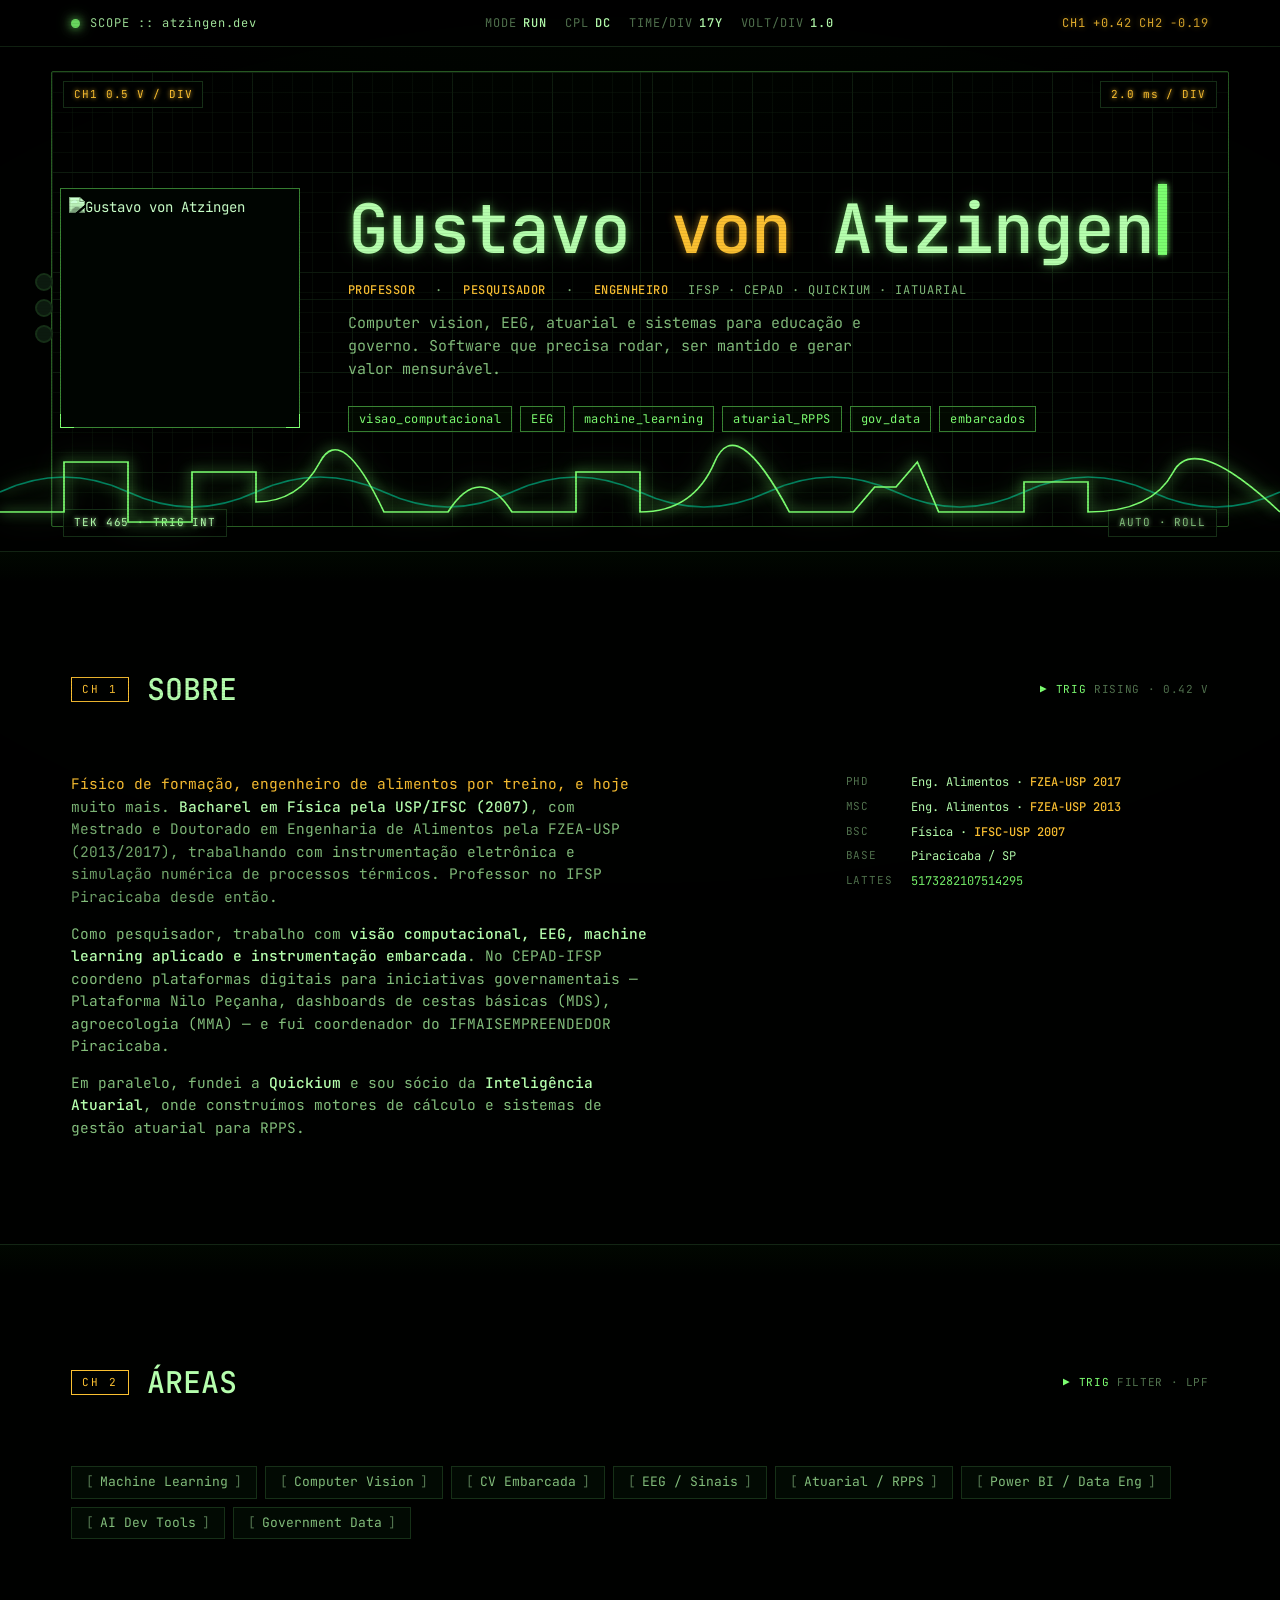
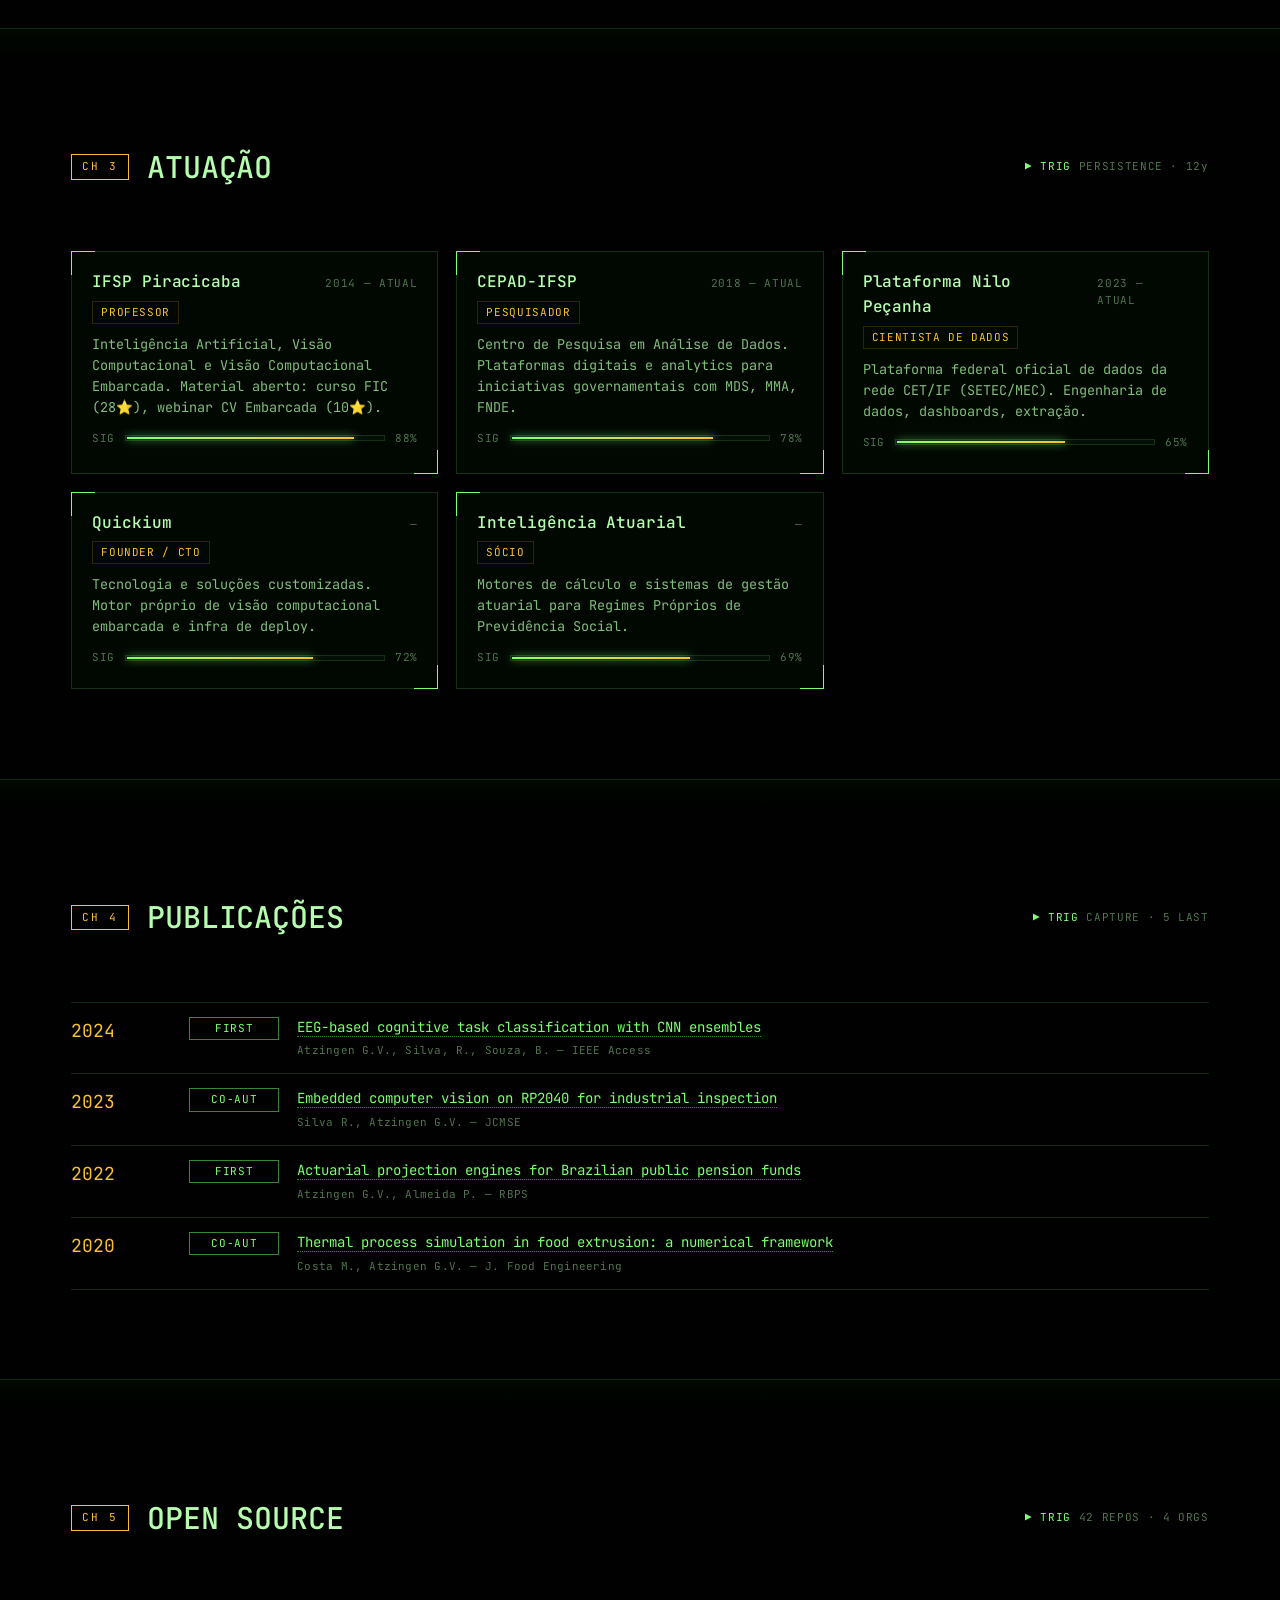
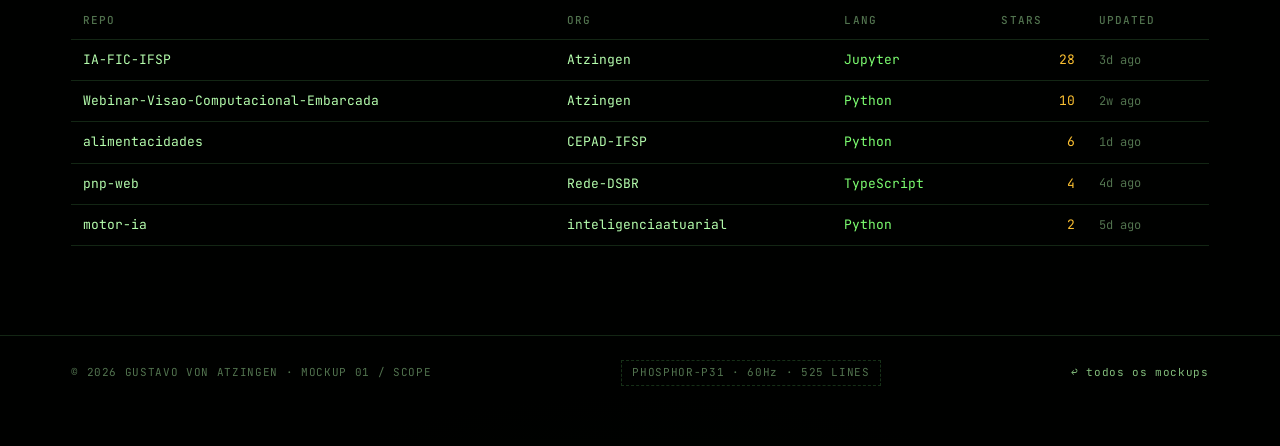
==== public/mockups/01-scope/index.html @ c9df63c8 "feat(mockups): add 5 visual prototypes for portfolio redesign Isolated under /mockups/ so production" ====
<!doctype html>
<html lang="pt-br">
<head>
<meta charset="utf-8">
<meta name="viewport" content="width=device-width, initial-scale=1">
<title>SCOPE / atzingen.dev — Mockup 01</title>
<link rel="preconnect" href="https://fonts.googleapis.com">
<link rel="preconnect" href="https://fonts.gstatic.com" crossorigin>
<link href="https://fonts.googleapis.com/css2?family=VT323&family=JetBrains+Mono:wght@400;500;600;700&family=IBM+Plex+Mono:wght@400;500;600&display=swap" rel="stylesheet">
<style>
/* ============================================================
   MOCKUP 01 — Tektronix-style Oscilloscope
   ============================================================ */
:root {
  --bg:        oklch(0.10 0.020 150);
  --bg-deep:   oklch(0.06 0.018 150);
  --grid:      oklch(0.26 0.045 145 / 0.40);
  --grid-mid:  oklch(0.32 0.060 145 / 0.65);
  --trace:     oklch(0.90 0.220 142);
  --trace-2:   oklch(0.82 0.180 168);
  --amber:     oklch(0.84 0.160 84);
  --text:      oklch(0.93 0.130 142);
  --text-mid:  oklch(0.74 0.110 142);
  --text-dim:  oklch(0.52 0.070 142);
  --panel-bg:  oklch(0.12 0.025 150);
  --panel-bd:  oklch(0.28 0.055 145);
  --panel-bd-hot: oklch(0.55 0.140 142);
  --mono:      "JetBrains Mono","IBM Plex Mono",ui-monospace,monospace;
  --pixel:     "VT323","JetBrains Mono",ui-monospace,monospace;
  --pad-x:     clamp(20px, 4vw, 56px);
  --max-w:     1240px;
}
*,*::before,*::after{ box-sizing:border-box; }
html,body{ margin:0; padding:0; background:var(--bg-deep); color:var(--text); font-family:var(--mono); font-size:14px; line-height:1.55; -webkit-font-smoothing:antialiased; }
body{ background-image:
   radial-gradient(ellipse 1400px 900px at 50% -10%, oklch(0.18 0.06 142 / 0.55), transparent 60%),
   radial-gradient(ellipse 900px 600px at 50% 110%, oklch(0.15 0.05 142 / 0.45), transparent 70%);
  min-height:100vh; overflow-x:hidden;
}
/* CRT screen body */
body::before{
  content:""; position:fixed; inset:0; pointer-events:none; z-index:200;
  background:
    repeating-linear-gradient(to bottom, transparent 0, transparent 2px, oklch(0 0 0 / 0.08) 2px, oklch(0 0 0 / 0.08) 3px);
  mix-blend-mode:multiply; opacity:0.9;
}
body::after{
  content:""; position:fixed; inset:0; pointer-events:none; z-index:201;
  background: radial-gradient(ellipse 110% 80% at 50% 50%, transparent 60%, oklch(0 0 0 / 0.55) 100%);
}
a{ color:var(--trace); text-decoration:none; }
a:hover{ color:var(--amber); text-shadow:0 0 8px currentColor; }
.shell{ max-width:var(--max-w); margin:0 auto; padding:0 var(--pad-x); position:relative; }

/* ============================================================ TOP BAR */
.bezel{
  position:sticky; top:0; z-index:50;
  background: oklch(0.08 0.02 150 / 0.85); backdrop-filter: blur(6px);
  border-bottom:1px solid var(--grid-mid);
  font-family:var(--mono); font-size:12px;
}
.bezel-row{
  display:grid; grid-template-columns: auto 1fr auto; gap:24px;
  height:46px; align-items:center;
}
.bezel-brand{ display:flex; align-items:center; gap:10px; color:var(--text); letter-spacing:0.08em; }
.led{ width:9px; height:9px; border-radius:50%; background:var(--trace); box-shadow:0 0 10px var(--trace), 0 0 18px oklch(0.85 0.22 142 / 0.6); animation:blink 1.6s ease-in-out infinite; }
@keyframes blink { 0%,90%{opacity:1} 95%{opacity:0.3} }
.bezel-status{ display:flex; gap:18px; justify-self:center; color:var(--text-dim); letter-spacing:0.08em; text-transform:uppercase; }
.bezel-status span{ display:inline-flex; gap:6px; align-items:center; }
.bezel-status b{ color:var(--text); font-weight:500; }
.bezel-readout{ display:flex; gap:14px; color:var(--amber); letter-spacing:0.06em; text-shadow:0 0 6px oklch(0.84 0.16 84 / 0.45); }

/* ============================================================ HERO / SCREEN */
.screen{
  position:relative;
  padding: clamp(40px,6vw,80px) 0 clamp(20px,3vw,40px);
  border-bottom:1px solid var(--grid-mid);
}
.graticule{
  position:absolute; inset:24px var(--pad-x);
  border:1px solid var(--panel-bd-hot);
  background-image:
    /* minor */ linear-gradient(to right, var(--grid) 1px, transparent 1px),
    linear-gradient(to bottom, var(--grid) 1px, transparent 1px),
    /* major */ linear-gradient(to right, var(--grid-mid) 1px, transparent 1px),
    linear-gradient(to bottom, var(--grid-mid) 1px, transparent 1px);
  background-size: 20px 20px, 20px 20px, 100px 100px, 100px 100px;
  border-radius:2px;
  opacity:0.7;
}
/* center crosshair */
.graticule::before{
  content:""; position:absolute; left:50%; top:0; bottom:0; width:1px; background:var(--grid-mid); opacity:0.9;
}
.graticule::after{
  content:""; position:absolute; top:50%; left:0; right:0; height:1px; background:var(--grid-mid); opacity:0.9;
}
.corner-readout{
  position:absolute; padding:4px 10px;
  font-family:var(--mono); font-size:11px; letter-spacing:0.08em;
  background:oklch(0.07 0.02 150 / 0.9); border:1px solid var(--panel-bd);
  color:var(--amber); text-shadow:0 0 4px currentColor;
}
.cr-tl{ top:34px; left:calc(var(--pad-x) + 12px); }
.cr-tr{ top:34px; right:calc(var(--pad-x) + 12px); }
.cr-bl{ bottom:14px; left:calc(var(--pad-x) + 12px); color:var(--text); }
.cr-br{ bottom:14px; right:calc(var(--pad-x) + 12px); color:var(--text-mid); }

.screen-inner{ position:relative; z-index:2; padding:60px 40px 80px; }
.hero-grid{ display:grid; grid-template-columns: 240px 1fr; gap:48px; align-items:center; }
@media (max-width:760px){ .hero-grid{ grid-template-columns:1fr; gap:24px; } .graticule{ display:none; } }
.scope-portrait{
  width:240px; height:240px; position:relative;
  border:1px solid var(--panel-bd-hot);
  background: oklch(0.10 0.025 150);
  padding:8px;
}
.scope-portrait::before, .scope-portrait::after,
.scope-portrait > i.cc{ position:absolute; width:14px; height:14px; border:1px solid var(--trace); }
.scope-portrait::before{ top:-1px; left:-1px; border-right:0; border-bottom:0; }
.scope-portrait::after{ top:-1px; right:-1px; border-left:0; border-bottom:0; }
.scope-portrait > i.cc-bl{ bottom:-1px; left:-1px; border-right:0; border-top:0; }
.scope-portrait > i.cc-br{ bottom:-1px; right:-1px; border-left:0; border-top:0; }
.scope-portrait img{ width:100%; height:100%; display:block; object-fit:cover; filter: grayscale(1) contrast(1.15) brightness(0.9) sepia(0.4) hue-rotate(70deg) saturate(2.2); mix-blend-mode:screen; }
.scope-portrait-bnc{ position:absolute; left:-26px; top:50%; transform:translateY(-50%); display:flex; flex-direction:column; gap:8px; }
.scope-portrait-bnc i{ width:18px; height:18px; border-radius:50%; background:oklch(0.20 0.03 150); border:2px solid var(--panel-bd); display:block; }

h1.hero-title{ font-family:var(--mono); font-weight:500; font-size:clamp(40px,5.6vw,68px); line-height:1.0; letter-spacing:-0.01em; margin:0 0 18px; color:var(--text); text-shadow:0 0 8px oklch(0.90 0.22 142 / 0.45), 0 0 22px oklch(0.90 0.22 142 / 0.18); }
h1.hero-title em{ font-style:normal; color:var(--amber); text-shadow:0 0 8px oklch(0.84 0.16 84 / 0.55); }
.hero-meta{ display:flex; flex-wrap:wrap; gap:6px 20px; margin:0 0 12px; font-size:12px; color:var(--text-mid); letter-spacing:0.08em; text-transform:uppercase; }
.hero-meta b{ color:var(--amber); font-weight:500; letter-spacing:0.04em; text-transform:none; }
.hero-oneliner{ max-width:60ch; color:var(--text-mid); font-size:15px; margin:0 0 24px; }
.cursor{ display:inline-block; width:9px; height:1.05em; background:var(--trace); margin-left:4px; vertical-align:-2px; animation:blink2 1.05s steps(2,end) infinite; box-shadow:0 0 6px var(--trace); }
@keyframes blink2 { 50%{ opacity:0; } }

.role-chips{ list-style:none; margin:0; padding:0; display:flex; flex-wrap:wrap; gap:8px; }
.role-chips li{ font-size:12px; padding:3px 10px; border:1px solid var(--panel-bd-hot); color:var(--trace); background:oklch(0.20 0.05 142 / 0.35); letter-spacing:0.04em; }

/* the waveform — main hero trace */
.waveform-wrap{ position:absolute; left:0; right:0; bottom:-1px; height:120px; pointer-events:none; z-index:3; }
.waveform-wrap svg{ width:100%; height:100%; display:block; }
.waveform-wrap .stroke{ fill:none; stroke:var(--trace); stroke-width:1.6; filter:drop-shadow(0 0 6px var(--trace)) drop-shadow(0 0 14px oklch(0.90 0.22 142 / 0.35)); }
.waveform-wrap .stroke-2{ stroke:var(--trace-2); opacity:0.55; }

/* ============================================================ SECTIONS */
section.bay{ position:relative; padding: clamp(64px,7vw,96px) 0; border-bottom:1px solid var(--grid-mid); }
section.bay::before{
  content:""; position:absolute; left:0; right:0; top:0; height:30px;
  background: linear-gradient(to bottom, oklch(0.14 0.04 142 / 0.55), transparent);
  pointer-events:none;
}
.bay-head{ display:grid; grid-template-columns:auto 1fr auto; gap:18px; align-items:center; margin-bottom:36px; }
.bay-ch{ font-family:var(--mono); font-size:11px; letter-spacing:0.18em; color:var(--amber); padding:3px 10px; border:1px solid var(--amber); }
.bay-title{ font-family:var(--mono); font-weight:500; font-size:clamp(22px,3vw,30px); color:var(--text); letter-spacing:-0.005em; }
.bay-trig{ font-family:var(--mono); font-size:11px; color:var(--text-dim); letter-spacing:0.06em; }
.bay-trig::before{ content:"▶ TRIG  "; color:var(--trace); }

/* sobre */
.about-grid{ display:grid; grid-template-columns: minmax(0,2fr) minmax(0,1fr); gap:48px; }
@media (max-width:760px){ .about-grid{ grid-template-columns:1fr; } }
.about-prose p{ color:var(--text-mid); font-size:14.5px; margin:0 0 1em; max-width:64ch; }
.about-prose p strong{ color:var(--text); font-weight:500; }
.about-prose p:first-child::first-line{ color:var(--amber); }
.about-side{ font-family:var(--mono); font-size:12px; }
.about-side dl{ margin:0; display:grid; grid-template-columns:auto 1fr; gap:6px 18px; }
.about-side dt{ color:var(--text-dim); letter-spacing:0.08em; text-transform:uppercase; font-size:11px; }
.about-side dd{ margin:0; color:var(--text); }
.about-side dd b{ color:var(--amber); font-weight:500; }

/* areas */
.areas{ list-style:none; padding:0; margin:0; display:flex; flex-wrap:wrap; gap:8px; }
.areas li{ font-size:13px; padding:5px 14px; border:1px solid var(--panel-bd); color:var(--text-mid); background:oklch(0.13 0.025 150); cursor:pointer; transition:all 120ms ease; font-family:var(--mono); }
.areas li:hover{ border-color:var(--trace); color:var(--trace); text-shadow:0 0 6px currentColor; }
.areas li::before{ content:"["; color:var(--text-dim); margin-right:6px; }
.areas li::after{ content:"]"; color:var(--text-dim); margin-left:6px; }

/* roles */
.roles{ display:grid; grid-template-columns:repeat(auto-fill,minmax(300px,1fr)); gap:18px; }
.role{ position:relative; padding:18px 20px 22px; border:1px solid var(--panel-bd); background:var(--panel-bg); transition:all 120ms ease; }
.role::before{ content:""; position:absolute; left:-1px; top:-1px; width:24px; height:24px; border-top:1px solid var(--trace); border-left:1px solid var(--trace); }
.role::after{  content:""; position:absolute; right:-1px; bottom:-1px; width:24px; height:24px; border-bottom:1px solid var(--trace); border-right:1px solid var(--trace); }
.role:hover{ border-color:var(--panel-bd-hot); box-shadow:0 0 0 1px var(--panel-bd-hot) inset, 0 0 30px oklch(0.85 0.22 142 / 0.12); }
.role-head{ display:flex; justify-content:space-between; align-items:baseline; gap:10px; margin-bottom:6px; }
.role-org{ color:var(--text); font-size:16px; font-weight:500; letter-spacing:-0.005em; }
.role-period{ font-size:11px; color:var(--text-dim); letter-spacing:0.06em; }
.role-title{ display:inline-block; font-size:11px; padding:2px 8px; color:var(--amber); border:1px solid oklch(0.40 0.10 84 / 0.5); margin-bottom:10px; letter-spacing:0.06em; }
.role-desc{ color:var(--text-mid); font-size:13.5px; margin:0 0 12px; line-height:1.55; }
.role-foot{ display:flex; align-items:center; gap:10px; font-size:11px; color:var(--text-dim); letter-spacing:0.04em; }
.role-foot .vu{ flex:1; height:6px; background:oklch(0.15 0.03 150); border:1px solid var(--panel-bd); position:relative; }
.role-foot .vu i{ position:absolute; inset:1px auto 1px 1px; width:var(--lvl,60%); background: linear-gradient(to right, var(--trace), var(--amber)); box-shadow:0 0 8px var(--trace); }

/* publications */
.pubs{ list-style:none; margin:0; padding:0; border-top:1px solid var(--grid-mid); }
.pubs li{ display:grid; grid-template-columns: 100px 90px 1fr; gap:18px; padding:14px 0; border-bottom:1px solid var(--grid-mid); align-items:start; }
.pubs .yr{ font-family:var(--mono); font-size:18px; color:var(--amber); letter-spacing:0; }
.pubs .tag{ font-size:11px; color:var(--trace); border:1px solid var(--panel-bd-hot); padding:2px 8px; text-align:center; letter-spacing:0.06em; }
.pubs .ti{ font-size:14px; color:var(--text); line-height:1.45; }
.pubs .ti a{ border-bottom:1px dotted var(--panel-bd-hot); }
.pubs .au{ display:block; font-size:11px; color:var(--text-dim); margin-top:4px; letter-spacing:0.02em; }

/* repos table */
.repos{ width:100%; border-collapse:collapse; font-family:var(--mono); font-size:13px; }
.repos th, .repos td{ text-align:left; padding:10px 12px; border-bottom:1px solid var(--grid-mid); }
.repos th{ color:var(--text-dim); font-size:11px; font-weight:500; letter-spacing:0.1em; text-transform:uppercase; }
.repos tr:hover td{ background:oklch(0.18 0.04 142 / 0.18); }
.repos td.num{ color:var(--amber); text-align:right; }
.repos td.lang{ color:var(--trace); }
.repos td.up{ color:var(--text-dim); font-size:12px; }

/* footer */
.foot{ padding:24px 0 60px; font-size:11px; color:var(--text-dim); letter-spacing:0.06em; }
.foot-row{ display:flex; justify-content:space-between; align-items:center; gap:20px; flex-wrap:wrap; }
.foot a{ color:var(--text-mid); }
.foot .badge{ padding:3px 10px; border:1px dashed var(--panel-bd); }
</style>
</head>
<body>

<header class="bezel"><div class="shell bezel-row">
  <div class="bezel-brand"><span class="led"></span> SCOPE :: atzingen.dev</div>
  <div class="bezel-status">
    <span>MODE <b>RUN</b></span><span>CPL <b>DC</b></span><span>TIME/DIV <b>17y</b></span><span>VOLT/DIV <b>1.0</b></span>
  </div>
  <div class="bezel-readout">CH1 +0.42  CH2 −0.19</div>
</div></header>

<main>

<!-- HERO / SCREEN -->
<section class="screen">
  <div class="graticule" aria-hidden="true"></div>
  <div class="corner-readout cr-tl">CH1  0.5 V / DIV</div>
  <div class="corner-readout cr-tr">2.0 ms / DIV</div>
  <div class="corner-readout cr-bl">TEK 465 · TRIG INT</div>
  <div class="corner-readout cr-br">AUTO · ROLL</div>
  <div class="shell screen-inner">
    <div class="hero-grid">
      <div class="scope-portrait">
        <div class="scope-portrait-bnc"><i></i><i></i><i></i></div>
        <i class="cc cc-bl"></i><i class="cc cc-br"></i>
        <img src="/assets/rosto.jpeg" alt="Gustavo von Atzingen">
      </div>
      <div>
        <h1 class="hero-title">Gustavo <em>von</em> Atzingen<span class="cursor"></span></h1>
        <p class="hero-meta">
          <b>PROFESSOR</b>·<b>PESQUISADOR</b>·<b>ENGENHEIRO</b>
          <span>IFSP · CEPAD · QUICKIUM · IATUARIAL</span>
        </p>
        <p class="hero-oneliner">Computer vision, EEG, atuarial e sistemas para educação e governo. Software que precisa rodar, ser mantido e gerar valor mensurável.</p>
        <ul class="role-chips">
          <li>visao_computacional</li><li>EEG</li><li>machine_learning</li><li>atuarial_RPPS</li><li>gov_data</li><li>embarcados</li>
        </ul>
      </div>
    </div>
  </div>
  <!-- waveform -->
  <div class="waveform-wrap" aria-hidden="true">
    <svg viewBox="0 0 1200 120" preserveAspectRatio="none">
      <path class="stroke stroke-2" d="M0,60 Q60,30 120,60 T240,60 T360,60 T480,60 T600,60 T720,60 T840,60 T960,60 T1080,60 T1200,60" />
      <path class="stroke" d="
        M0,80
        L60,80 L60,30 L120,30 L120,90 L180,90 L180,40 L240,40 L240,70
        Q280,70 300,30 T360,80
        L420,80
        Q450,30 480,80
        L540,80 L540,40 L600,40 L600,80
        Q650,80 670,30 T740,80
        L800,80 L820,55 L840,55 L860,30 L880,80
        L960,80 L960,50 L1020,50 L1020,80
        Q1080,80 1100,40 T1200,80
      "/>
    </svg>
  </div>
</section>

<!-- SOBRE -->
<section class="bay" id="sobre">
  <div class="shell">
    <div class="bay-head"><span class="bay-ch">CH 1</span><h2 class="bay-title">SOBRE</h2><span class="bay-trig">RISING · 0.42 V</span></div>
    <div class="about-grid">
      <div class="about-prose">
        <p>Físico de formação, engenheiro de alimentos por treino, e hoje muito mais. <strong>Bacharel em Física pela USP/IFSC (2007)</strong>, com Mestrado e Doutorado em Engenharia de Alimentos pela FZEA-USP (2013/2017), trabalhando com instrumentação eletrônica e simulação numérica de processos térmicos. Professor no IFSP Piracicaba desde então.</p>
        <p>Como pesquisador, trabalho com <strong>visão computacional, EEG, machine learning aplicado e instrumentação embarcada</strong>. No CEPAD-IFSP coordeno plataformas digitais para iniciativas governamentais — Plataforma Nilo Peçanha, dashboards de cestas básicas (MDS), agroecologia (MMA) — e fui coordenador do IFMAISEMPREENDEDOR Piracicaba.</p>
        <p>Em paralelo, fundei a <strong>Quickium</strong> e sou sócio da <strong>Inteligência Atuarial</strong>, onde construímos motores de cálculo e sistemas de gestão atuarial para RPPS.</p>
      </div>
      <aside class="about-side">
        <dl>
          <dt>PhD</dt><dd>Eng. Alimentos · <b>FZEA-USP 2017</b></dd>
          <dt>MSc</dt><dd>Eng. Alimentos · <b>FZEA-USP 2013</b></dd>
          <dt>BSc</dt><dd>Física · <b>IFSC-USP 2007</b></dd>
          <dt>Base</dt><dd>Piracicaba / SP</dd>
          <dt>Lattes</dt><dd><a href="#">5173282107514295</a></dd>
        </dl>
      </aside>
    </div>
  </div>
</section>

<!-- AREAS -->
<section class="bay" id="areas">
  <div class="shell">
    <div class="bay-head"><span class="bay-ch">CH 2</span><h2 class="bay-title">ÁREAS</h2><span class="bay-trig">FILTER · LPF</span></div>
    <ul class="areas">
      <li>Machine Learning</li><li>Computer Vision</li><li>CV Embarcada</li><li>EEG / Sinais</li>
      <li>Atuarial / RPPS</li><li>Power BI / Data Eng</li><li>AI Dev Tools</li><li>Government Data</li>
    </ul>
  </div>
</section>

<!-- ATUAÇÃO -->
<section class="bay" id="papeis">
  <div class="shell">
    <div class="bay-head"><span class="bay-ch">CH 3</span><h2 class="bay-title">ATUAÇÃO</h2><span class="bay-trig">PERSISTENCE · 12y</span></div>
    <div class="roles">
      <article class="role">
        <div class="role-head"><span class="role-org">IFSP Piracicaba</span><span class="role-period">2014 — ATUAL</span></div>
        <span class="role-title">PROFESSOR</span>
        <p class="role-desc">Inteligência Artificial, Visão Computacional e Visão Computacional Embarcada. Material aberto: curso FIC (28⭐), webinar CV Embarcada (10⭐).</p>
        <div class="role-foot">SIG <div class="vu"><i style="--lvl:88%"></i></div> 88%</div>
      </article>
      <article class="role">
        <div class="role-head"><span class="role-org">CEPAD-IFSP</span><span class="role-period">2018 — ATUAL</span></div>
        <span class="role-title">PESQUISADOR</span>
        <p class="role-desc">Centro de Pesquisa em Análise de Dados. Plataformas digitais e analytics para iniciativas governamentais com MDS, MMA, FNDE.</p>
        <div class="role-foot">SIG <div class="vu"><i style="--lvl:78%"></i></div> 78%</div>
      </article>
      <article class="role">
        <div class="role-head"><span class="role-org">Plataforma Nilo Peçanha</span><span class="role-period">2023 — ATUAL</span></div>
        <span class="role-title">CIENTISTA DE DADOS</span>
        <p class="role-desc">Plataforma federal oficial de dados da rede CET/IF (SETEC/MEC). Engenharia de dados, dashboards, extração.</p>
        <div class="role-foot">SIG <div class="vu"><i style="--lvl:65%"></i></div> 65%</div>
      </article>
      <article class="role">
        <div class="role-head"><span class="role-org">Quickium</span><span class="role-period">—</span></div>
        <span class="role-title">FOUNDER / CTO</span>
        <p class="role-desc">Tecnologia e soluções customizadas. Motor próprio de visão computacional embarcada e infra de deploy.</p>
        <div class="role-foot">SIG <div class="vu"><i style="--lvl:72%"></i></div> 72%</div>
      </article>
      <article class="role">
        <div class="role-head"><span class="role-org">Inteligência Atuarial</span><span class="role-period">—</span></div>
        <span class="role-title">SÓCIO</span>
        <p class="role-desc">Motores de cálculo e sistemas de gestão atuarial para Regimes Próprios de Previdência Social.</p>
        <div class="role-foot">SIG <div class="vu"><i style="--lvl:69%"></i></div> 69%</div>
      </article>
    </div>
  </div>
</section>

<!-- PUBLICAÇÕES -->
<section class="bay" id="publicacoes">
  <div class="shell">
    <div class="bay-head"><span class="bay-ch">CH 4</span><h2 class="bay-title">PUBLICAÇÕES</h2><span class="bay-trig">CAPTURE · 5 LAST</span></div>
    <ol class="pubs">
      <li><span class="yr">2024</span><span class="tag">FIRST</span><div><span class="ti"><a href="#">EEG-based cognitive task classification with CNN ensembles</a></span><span class="au">Atzingen G.V., Silva, R., Souza, B. — IEEE Access</span></div></li>
      <li><span class="yr">2023</span><span class="tag">CO-AUT</span><div><span class="ti"><a href="#">Embedded computer vision on RP2040 for industrial inspection</a></span><span class="au">Silva R., Atzingen G.V. — JCMSE</span></div></li>
      <li><span class="yr">2022</span><span class="tag">FIRST</span><div><span class="ti"><a href="#">Actuarial projection engines for Brazilian public pension funds</a></span><span class="au">Atzingen G.V., Almeida P. — RBPS</span></div></li>
      <li><span class="yr">2020</span><span class="tag">CO-AUT</span><div><span class="ti"><a href="#">Thermal process simulation in food extrusion: a numerical framework</a></span><span class="au">Costa M., Atzingen G.V. — J. Food Engineering</span></div></li>
    </ol>
  </div>
</section>

<!-- OPEN SOURCE -->
<section class="bay" id="open-source">
  <div class="shell">
    <div class="bay-head"><span class="bay-ch">CH 5</span><h2 class="bay-title">OPEN SOURCE</h2><span class="bay-trig">42 REPOS · 4 ORGS</span></div>
    <table class="repos">
      <thead><tr><th>REPO</th><th>ORG</th><th>LANG</th><th>STARS</th><th>UPDATED</th></tr></thead>
      <tbody>
        <tr><td>IA-FIC-IFSP</td><td>Atzingen</td><td class="lang">Jupyter</td><td class="num">28</td><td class="up">3d ago</td></tr>
        <tr><td>Webinar-Visao-Computacional-Embarcada</td><td>Atzingen</td><td class="lang">Python</td><td class="num">10</td><td class="up">2w ago</td></tr>
        <tr><td>alimentacidades</td><td>CEPAD-IFSP</td><td class="lang">Python</td><td class="num">6</td><td class="up">1d ago</td></tr>
        <tr><td>pnp-web</td><td>Rede-DSBR</td><td class="lang">TypeScript</td><td class="num">4</td><td class="up">4d ago</td></tr>
        <tr><td>motor-ia</td><td>inteligenciaatuarial</td><td class="lang">Python</td><td class="num">2</td><td class="up">5d ago</td></tr>
      </tbody>
    </table>
  </div>
</section>

<footer class="foot"><div class="shell foot-row">
  <span>© 2026 GUSTAVO VON ATZINGEN · MOCKUP 01 / SCOPE</span>
  <span class="badge">PHOSPHOR-P31 · 60Hz · 525 LINES</span>
  <a href="../">↩ todos os mockups</a>
</div></footer>

</main>
</body>
</html>
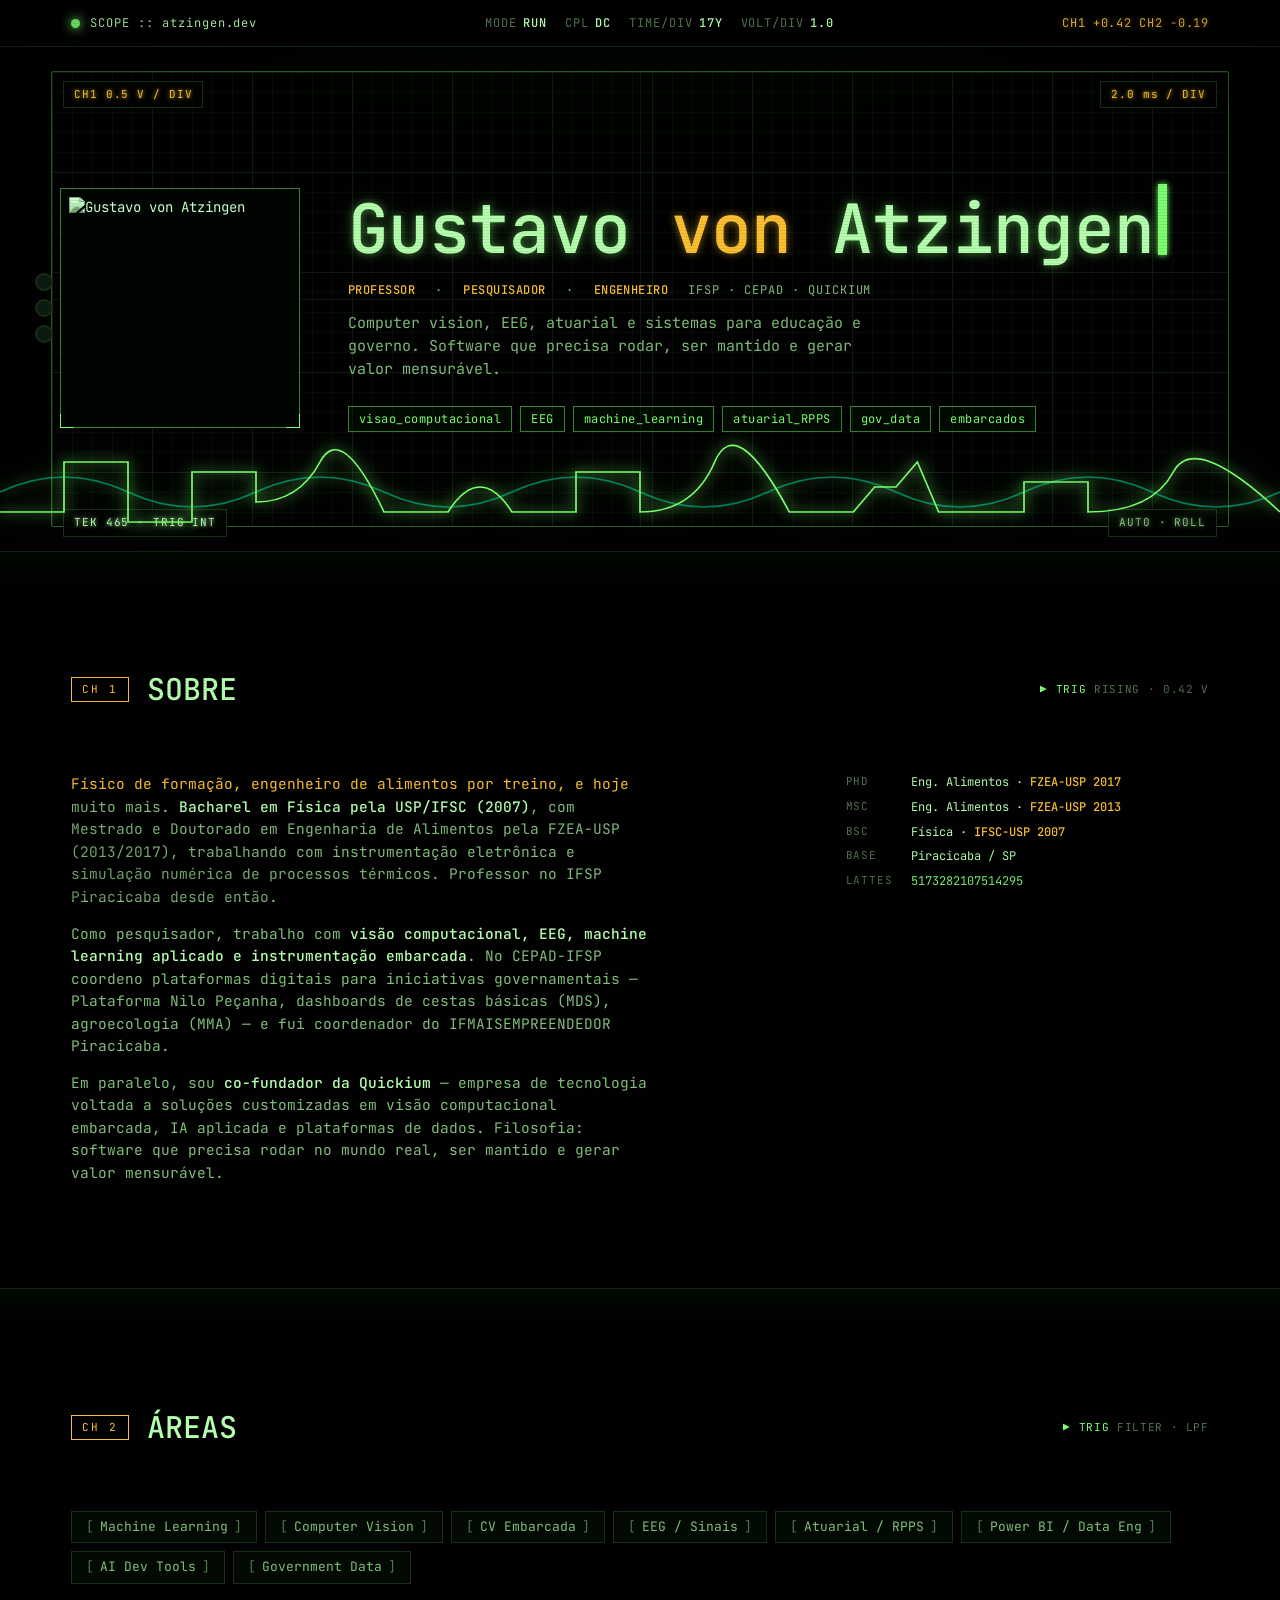
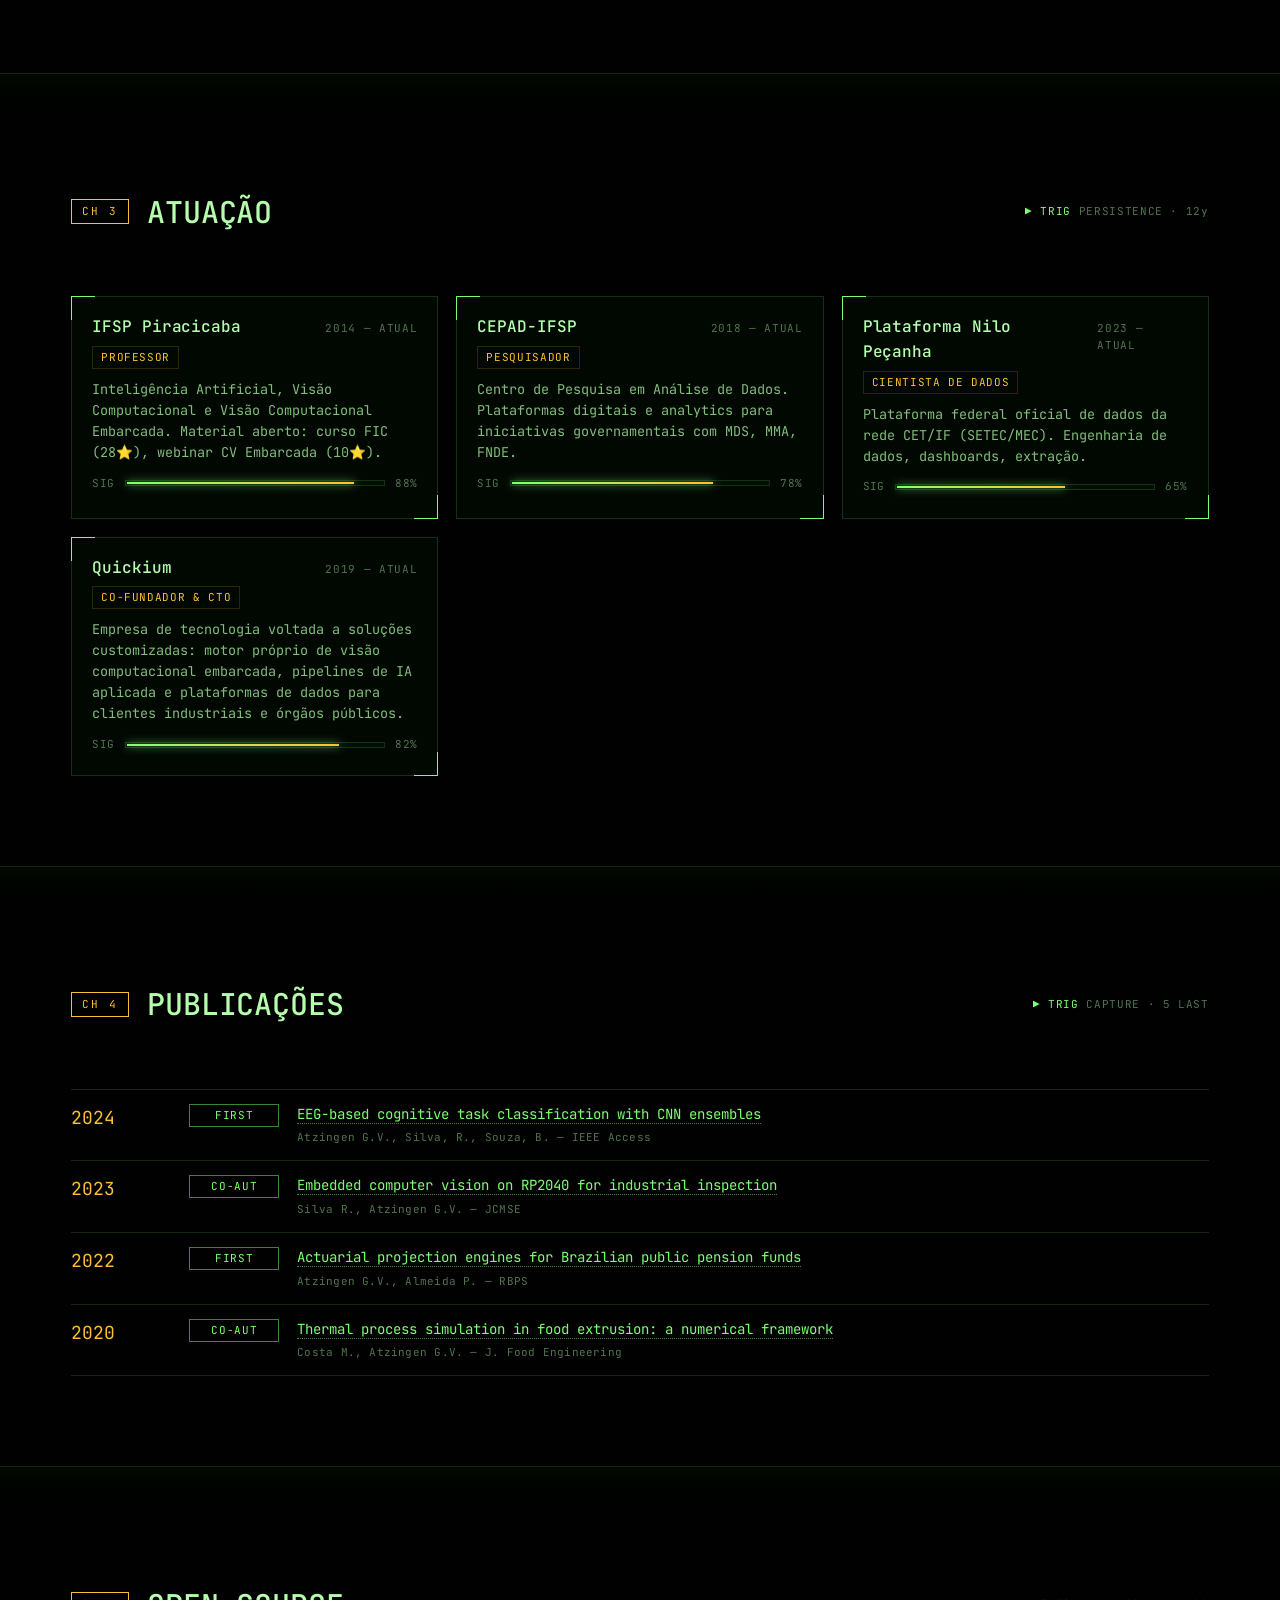
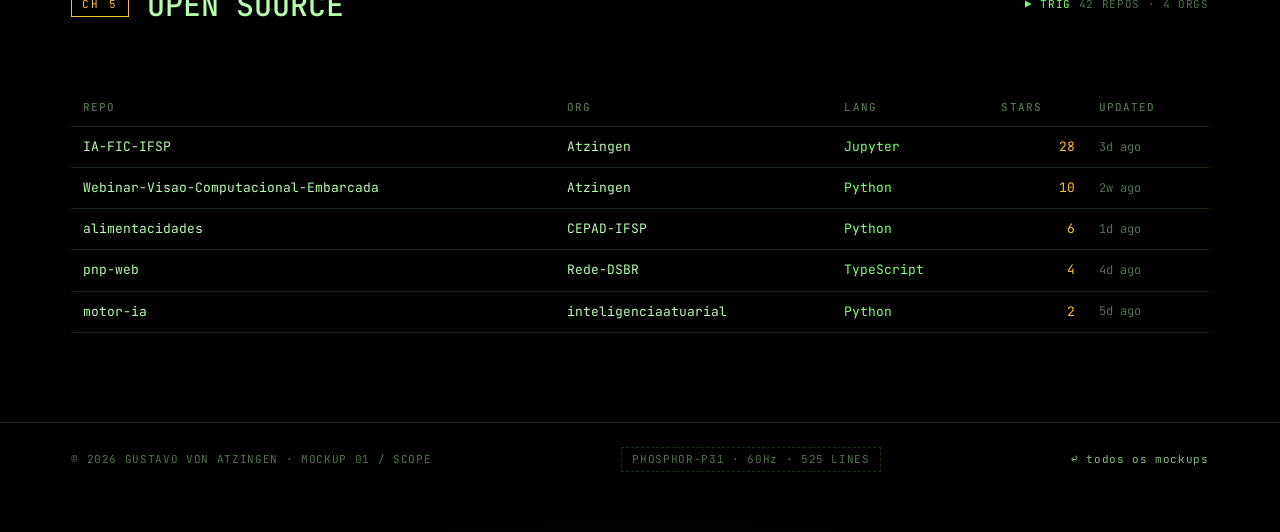
==== commit 42649d8e: "content(mockups): drop Inteligência Atuarial, expand Quickium as co-founder Bio paragraph 3 across a" ====
--- a/public/mockups/01-scope/index.html
+++ b/public/mockups/01-scope/index.html
@@ -245,7 +245,7 @@
         <h1 class="hero-title">Gustavo <em>von</em> Atzingen<span class="cursor"></span></h1>
         <p class="hero-meta">
           <b>PROFESSOR</b>·<b>PESQUISADOR</b>·<b>ENGENHEIRO</b>
-          <span>IFSP · CEPAD · QUICKIUM · IATUARIAL</span>
+          <span>IFSP · CEPAD · QUICKIUM</span>
         </p>
         <p class="hero-oneliner">Computer vision, EEG, atuarial e sistemas para educação e governo. Software que precisa rodar, ser mantido e gerar valor mensurável.</p>
         <ul class="role-chips">
@@ -282,7 +282,7 @@
       <div class="about-prose">
         <p>Físico de formação, engenheiro de alimentos por treino, e hoje muito mais. <strong>Bacharel em Física pela USP/IFSC (2007)</strong>, com Mestrado e Doutorado em Engenharia de Alimentos pela FZEA-USP (2013/2017), trabalhando com instrumentação eletrônica e simulação numérica de processos térmicos. Professor no IFSP Piracicaba desde então.</p>
         <p>Como pesquisador, trabalho com <strong>visão computacional, EEG, machine learning aplicado e instrumentação embarcada</strong>. No CEPAD-IFSP coordeno plataformas digitais para iniciativas governamentais — Plataforma Nilo Peçanha, dashboards de cestas básicas (MDS), agroecologia (MMA) — e fui coordenador do IFMAISEMPREENDEDOR Piracicaba.</p>
-        <p>Em paralelo, fundei a <strong>Quickium</strong> e sou sócio da <strong>Inteligência Atuarial</strong>, onde construímos motores de cálculo e sistemas de gestão atuarial para RPPS.</p>
+        <p>Em paralelo, sou <strong>co-fundador da Quickium</strong> — empresa de tecnologia voltada a soluções customizadas em visão computacional embarcada, IA aplicada e plataformas de dados. Filosofia: software que precisa rodar no mundo real, ser mantido e gerar valor mensurável.</p>
       </div>
       <aside class="about-side">
         <dl>
@@ -332,16 +332,10 @@
         <div class="role-foot">SIG <div class="vu"><i style="--lvl:65%"></i></div> 65%</div>
       </article>
       <article class="role">
-        <div class="role-head"><span class="role-org">Quickium</span><span class="role-period">—</span></div>
-        <span class="role-title">FOUNDER / CTO</span>
-        <p class="role-desc">Tecnologia e soluções customizadas. Motor próprio de visão computacional embarcada e infra de deploy.</p>
-        <div class="role-foot">SIG <div class="vu"><i style="--lvl:72%"></i></div> 72%</div>
-      </article>
-      <article class="role">
-        <div class="role-head"><span class="role-org">Inteligência Atuarial</span><span class="role-period">—</span></div>
-        <span class="role-title">SÓCIO</span>
-        <p class="role-desc">Motores de cálculo e sistemas de gestão atuarial para Regimes Próprios de Previdência Social.</p>
-        <div class="role-foot">SIG <div class="vu"><i style="--lvl:69%"></i></div> 69%</div>
+        <div class="role-head"><span class="role-org">Quickium</span><span class="role-period">2019 — ATUAL</span></div>
+        <span class="role-title">CO-FUNDADOR &amp; CTO</span>
+        <p class="role-desc">Empresa de tecnologia voltada a soluções customizadas: motor próprio de visão computacional embarcada, pipelines de IA aplicada e plataformas de dados para clientes industriais e órgãos públicos.</p>
+        <div class="role-foot">SIG <div class="vu"><i style="--lvl:82%"></i></div> 82%</div>
       </article>
     </div>
   </div>
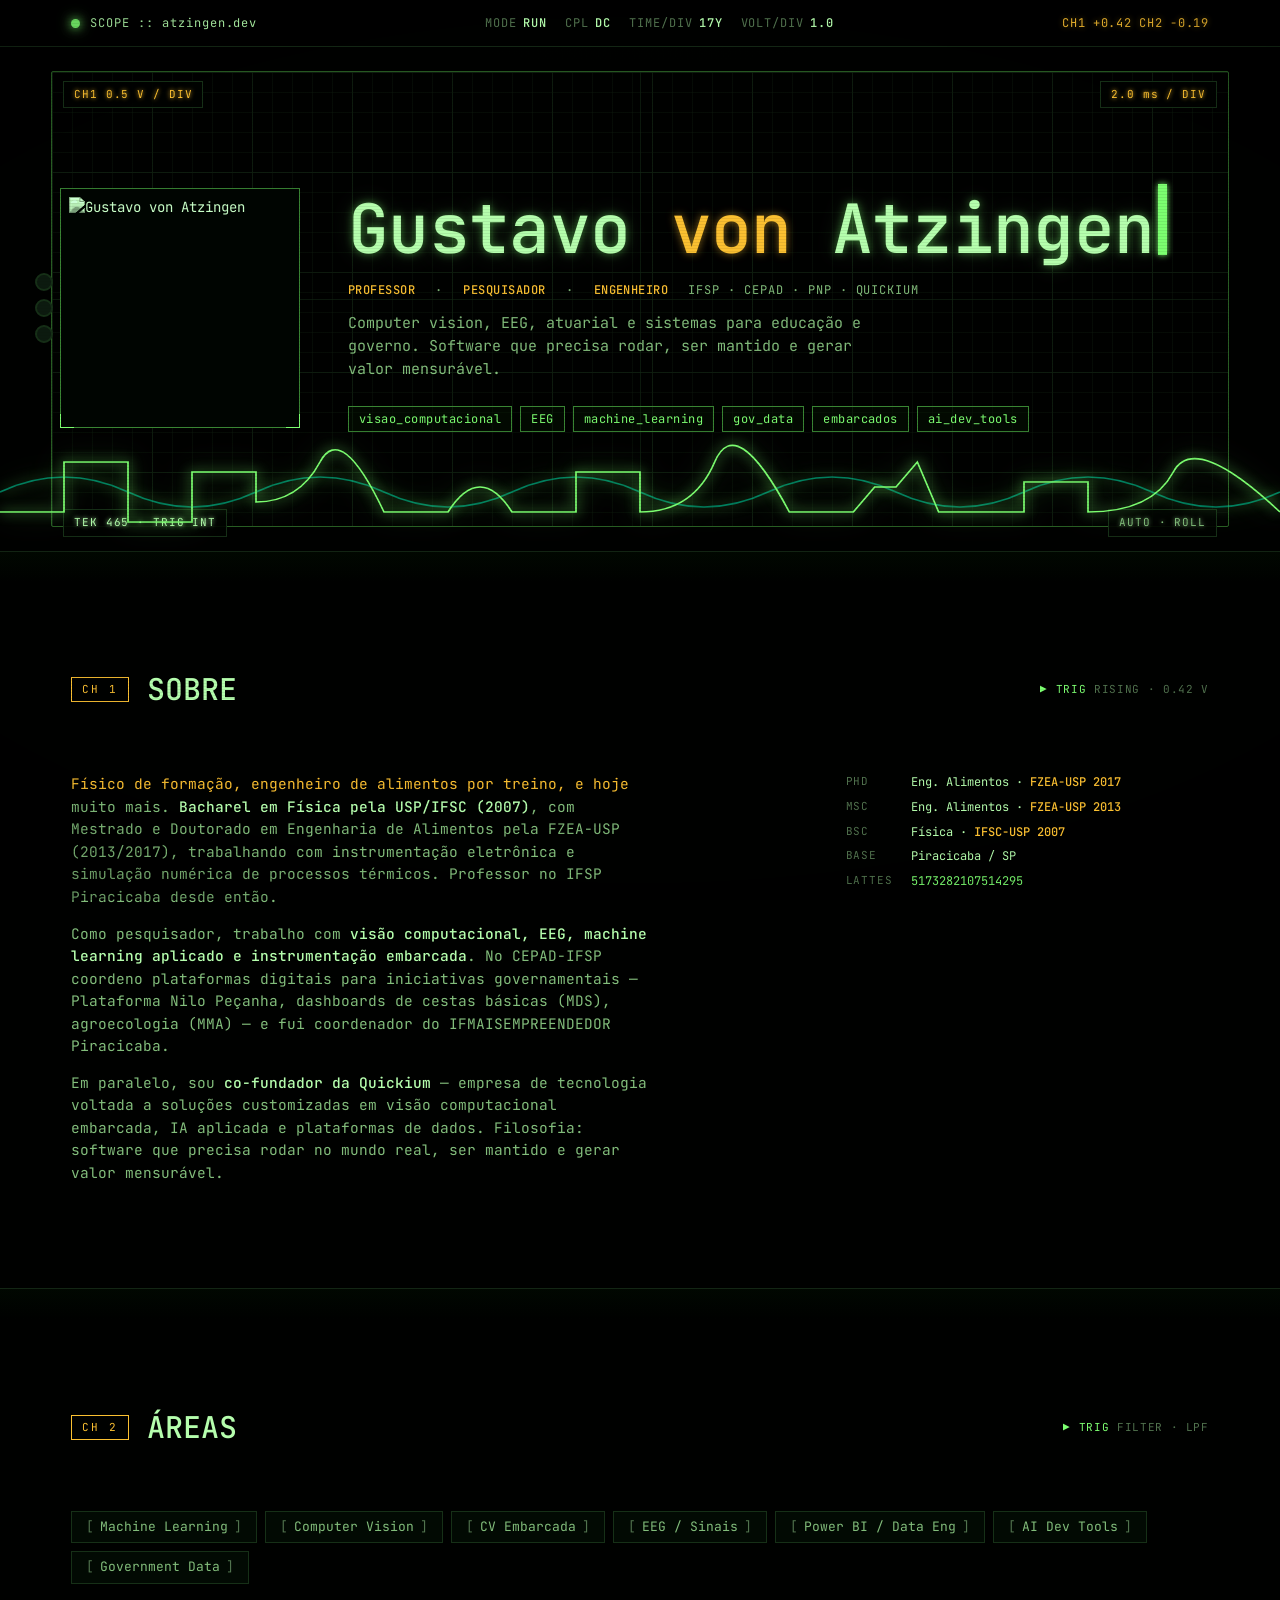
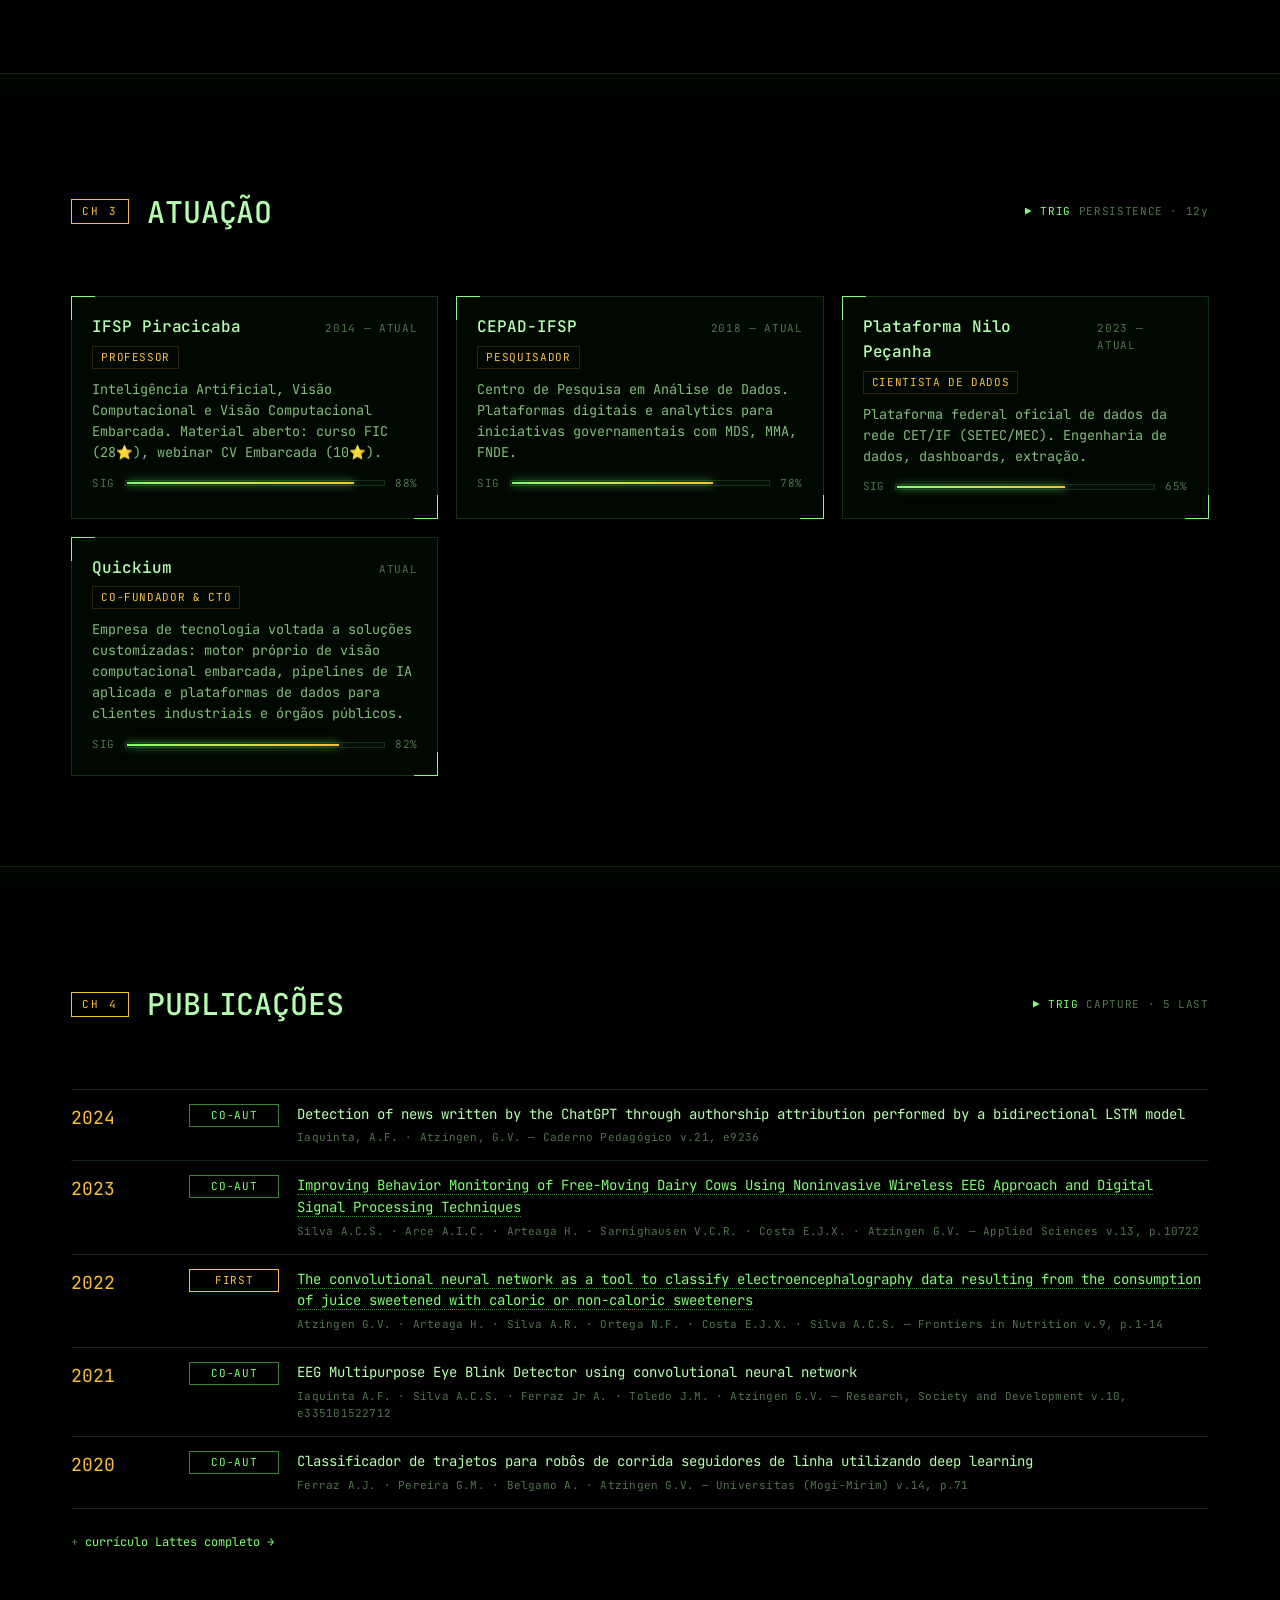
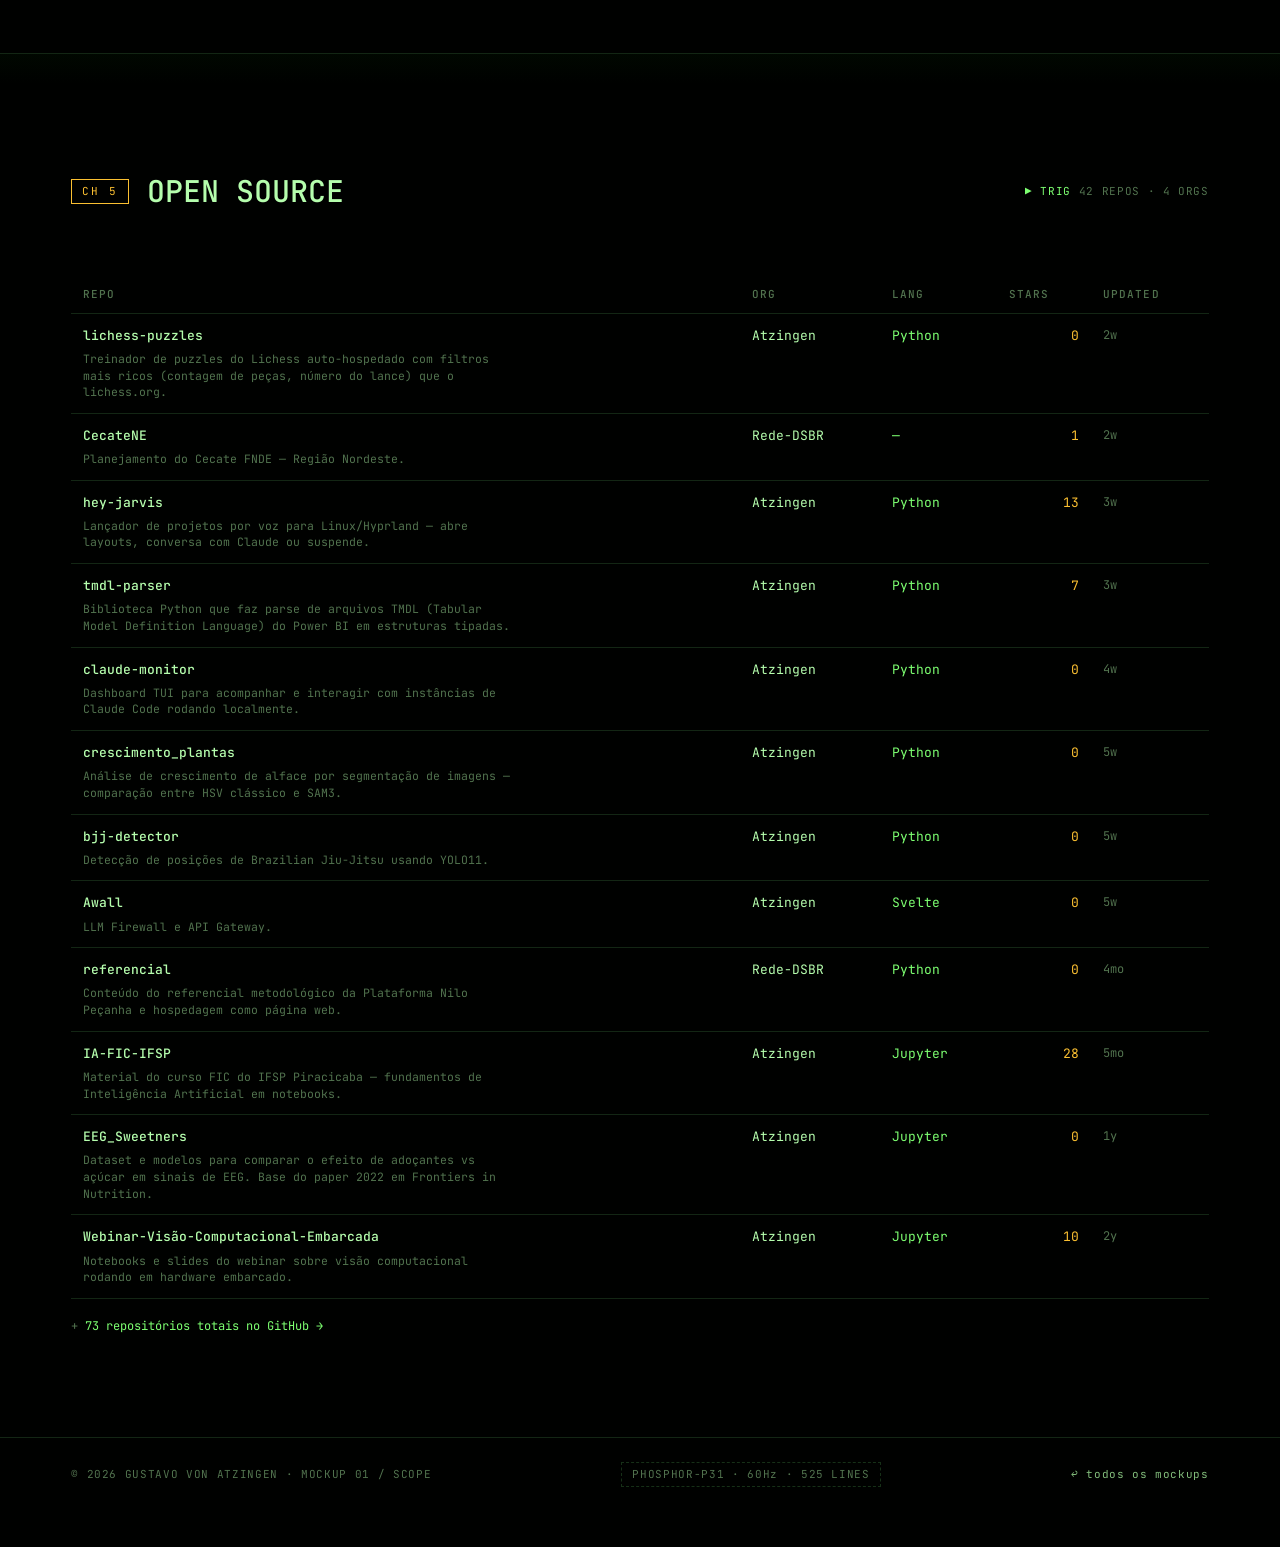
==== commit 47165a03: "content(mockups): swap placeholders for real data across all 5 lanes - Publications: replaced 4 inve" ====
--- a/public/mockups/01-scope/index.html
+++ b/public/mockups/01-scope/index.html
@@ -201,12 +201,16 @@
 
 /* repos table */
 .repos{ width:100%; border-collapse:collapse; font-family:var(--mono); font-size:13px; }
-.repos th, .repos td{ text-align:left; padding:10px 12px; border-bottom:1px solid var(--grid-mid); }
-.repos th{ color:var(--text-dim); font-size:11px; font-weight:500; letter-spacing:0.1em; text-transform:uppercase; }
+.repos th, .repos td{ text-align:left; padding:12px 12px; border-bottom:1px solid var(--grid-mid); vertical-align:top; }
+.repos th{ color:var(--text-dim); font-size:11px; font-weight:500; letter-spacing:0.1em; text-transform:uppercase; padding:10px 12px; vertical-align:bottom; }
 .repos tr:hover td{ background:oklch(0.18 0.04 142 / 0.18); }
-.repos td.num{ color:var(--amber); text-align:right; }
-.repos td.lang{ color:var(--trace); }
-.repos td.up{ color:var(--text-dim); font-size:12px; }
+.repos td.num{ color:var(--amber); text-align:right; white-space:nowrap; }
+.repos td.lang{ color:var(--trace); white-space:nowrap; }
+.repos td.up{ color:var(--text-dim); font-size:12px; white-space:nowrap; }
+.repos .repo-name{ color:var(--text); font-weight:500; }
+.repos .repo-name:hover{ color:var(--amber); text-shadow:0 0 6px currentColor; }
+.repos .desc{ display:block; font-family:var(--mono); font-size:11.5px; color:var(--text-dim); line-height:1.45; margin-top:5px; max-width:62ch; }
+.pubs .tag.pub-first{ color:var(--amber); border-color:var(--amber); }
 
 /* footer */
 .foot{ padding:24px 0 60px; font-size:11px; color:var(--text-dim); letter-spacing:0.06em; }
@@ -245,11 +249,11 @@
         <h1 class="hero-title">Gustavo <em>von</em> Atzingen<span class="cursor"></span></h1>
         <p class="hero-meta">
           <b>PROFESSOR</b>·<b>PESQUISADOR</b>·<b>ENGENHEIRO</b>
-          <span>IFSP · CEPAD · QUICKIUM</span>
+          <span>IFSP · CEPAD · PNP · QUICKIUM</span>
         </p>
         <p class="hero-oneliner">Computer vision, EEG, atuarial e sistemas para educação e governo. Software que precisa rodar, ser mantido e gerar valor mensurável.</p>
         <ul class="role-chips">
-          <li>visao_computacional</li><li>EEG</li><li>machine_learning</li><li>atuarial_RPPS</li><li>gov_data</li><li>embarcados</li>
+          <li>visao_computacional</li><li>EEG</li><li>machine_learning</li><li>gov_data</li><li>embarcados</li><li>ai_dev_tools</li>
         </ul>
       </div>
     </div>
@@ -303,7 +307,7 @@
     <div class="bay-head"><span class="bay-ch">CH 2</span><h2 class="bay-title">ÁREAS</h2><span class="bay-trig">FILTER · LPF</span></div>
     <ul class="areas">
       <li>Machine Learning</li><li>Computer Vision</li><li>CV Embarcada</li><li>EEG / Sinais</li>
-      <li>Atuarial / RPPS</li><li>Power BI / Data Eng</li><li>AI Dev Tools</li><li>Government Data</li>
+      <li>Power BI / Data Eng</li><li>AI Dev Tools</li><li>Government Data</li>
     </ul>
   </div>
 </section>
@@ -332,7 +336,7 @@
         <div class="role-foot">SIG <div class="vu"><i style="--lvl:65%"></i></div> 65%</div>
       </article>
       <article class="role">
-        <div class="role-head"><span class="role-org">Quickium</span><span class="role-period">2019 — ATUAL</span></div>
+        <div class="role-head"><span class="role-org">Quickium</span><span class="role-period">ATUAL</span></div>
         <span class="role-title">CO-FUNDADOR &amp; CTO</span>
         <p class="role-desc">Empresa de tecnologia voltada a soluções customizadas: motor próprio de visão computacional embarcada, pipelines de IA aplicada e plataformas de dados para clientes industriais e órgãos públicos.</p>
         <div class="role-foot">SIG <div class="vu"><i style="--lvl:82%"></i></div> 82%</div>
@@ -346,11 +350,13 @@
   <div class="shell">
     <div class="bay-head"><span class="bay-ch">CH 4</span><h2 class="bay-title">PUBLICAÇÕES</h2><span class="bay-trig">CAPTURE · 5 LAST</span></div>
     <ol class="pubs">
-      <li><span class="yr">2024</span><span class="tag">FIRST</span><div><span class="ti"><a href="#">EEG-based cognitive task classification with CNN ensembles</a></span><span class="au">Atzingen G.V., Silva, R., Souza, B. — IEEE Access</span></div></li>
-      <li><span class="yr">2023</span><span class="tag">CO-AUT</span><div><span class="ti"><a href="#">Embedded computer vision on RP2040 for industrial inspection</a></span><span class="au">Silva R., Atzingen G.V. — JCMSE</span></div></li>
-      <li><span class="yr">2022</span><span class="tag">FIRST</span><div><span class="ti"><a href="#">Actuarial projection engines for Brazilian public pension funds</a></span><span class="au">Atzingen G.V., Almeida P. — RBPS</span></div></li>
-      <li><span class="yr">2020</span><span class="tag">CO-AUT</span><div><span class="ti"><a href="#">Thermal process simulation in food extrusion: a numerical framework</a></span><span class="au">Costa M., Atzingen G.V. — J. Food Engineering</span></div></li>
+      <li><span class="yr">2024</span><span class="tag">CO-AUT</span><div><span class="ti">Detection of news written by the ChatGPT through authorship attribution performed by a bidirectional LSTM model</span><span class="au">Iaquinta, A.F. · Atzingen, G.V. — Caderno Pedagógico v.21, e9236</span></div></li>
+      <li><span class="yr">2023</span><span class="tag">CO-AUT</span><div><span class="ti"><a href="https://doi.org/10.3390/app132010722" target="_blank" rel="noopener">Improving Behavior Monitoring of Free-Moving Dairy Cows Using Noninvasive Wireless EEG Approach and Digital Signal Processing Techniques</a></span><span class="au">Silva A.C.S. · Arce A.I.C. · Arteaga H. · Sarnighausen V.C.R. · Costa E.J.X. · Atzingen G.V. — Applied Sciences v.13, p.10722</span></div></li>
+      <li><span class="yr">2022</span><span class="tag pub-first">FIRST</span><div><span class="ti"><a href="https://doi.org/10.3389/fnut.2022.901333" target="_blank" rel="noopener">The convolutional neural network as a tool to classify electroencephalography data resulting from the consumption of juice sweetened with caloric or non-caloric sweeteners</a></span><span class="au">Atzingen G.V. · Arteaga H. · Silva A.R. · Ortega N.F. · Costa E.J.X. · Silva A.C.S. — Frontiers in Nutrition v.9, p.1-14</span></div></li>
+      <li><span class="yr">2021</span><span class="tag">CO-AUT</span><div><span class="ti">EEG Multipurpose Eye Blink Detector using convolutional neural network</span><span class="au">Iaquinta A.F. · Silva A.C.S. · Ferraz Jr A. · Toledo J.M. · Atzingen G.V. — Research, Society and Development v.10, e335101522712</span></div></li>
+      <li><span class="yr">2020</span><span class="tag">CO-AUT</span><div><span class="ti">Classificador de trajetos para robôs de corrida seguidores de linha utilizando deep learning</span><span class="au">Ferraz A.J. · Pereira G.M. · Belgamo A. · Atzingen G.V. — Universitas (Mogi-Mirim) v.14, p.71</span></div></li>
     </ol>
+    <p style="margin-top:24px; font-family:var(--mono); font-size:12px; color:var(--text-dim);">+ <a href="http://lattes.cnpq.br/5173282107514295" target="_blank" rel="noopener" style="color:var(--trace);">currículo Lattes completo →</a></p>
   </div>
 </section>
 
@@ -361,13 +367,21 @@
     <table class="repos">
       <thead><tr><th>REPO</th><th>ORG</th><th>LANG</th><th>STARS</th><th>UPDATED</th></tr></thead>
       <tbody>
-        <tr><td>IA-FIC-IFSP</td><td>Atzingen</td><td class="lang">Jupyter</td><td class="num">28</td><td class="up">3d ago</td></tr>
-        <tr><td>Webinar-Visao-Computacional-Embarcada</td><td>Atzingen</td><td class="lang">Python</td><td class="num">10</td><td class="up">2w ago</td></tr>
-        <tr><td>alimentacidades</td><td>CEPAD-IFSP</td><td class="lang">Python</td><td class="num">6</td><td class="up">1d ago</td></tr>
-        <tr><td>pnp-web</td><td>Rede-DSBR</td><td class="lang">TypeScript</td><td class="num">4</td><td class="up">4d ago</td></tr>
-        <tr><td>motor-ia</td><td>inteligenciaatuarial</td><td class="lang">Python</td><td class="num">2</td><td class="up">5d ago</td></tr>
+        <tr><td><a class="repo-name" href="https://github.com/Atzingen/lichess-puzzles" target="_blank" rel="noopener">lichess-puzzles</a><span class="desc">Treinador de puzzles do Lichess auto-hospedado com filtros mais ricos (contagem de peças, número do lance) que o lichess.org.</span></td><td>Atzingen</td><td class="lang">Python</td><td class="num">0</td><td class="up">2w</td></tr>
+        <tr><td><a class="repo-name" href="https://github.com/Rede-DSBR/CecateNE" target="_blank" rel="noopener">CecateNE</a><span class="desc">Planejamento do Cecate FNDE — Região Nordeste.</span></td><td>Rede-DSBR</td><td class="lang">—</td><td class="num">1</td><td class="up">2w</td></tr>
+        <tr><td><a class="repo-name" href="https://github.com/Atzingen/hey-jarvis" target="_blank" rel="noopener">hey-jarvis</a><span class="desc">Lançador de projetos por voz para Linux/Hyprland — abre layouts, conversa com Claude ou suspende.</span></td><td>Atzingen</td><td class="lang">Python</td><td class="num">13</td><td class="up">3w</td></tr>
+        <tr><td><a class="repo-name" href="https://github.com/Atzingen/tmdl-parser" target="_blank" rel="noopener">tmdl-parser</a><span class="desc">Biblioteca Python que faz parse de arquivos TMDL (Tabular Model Definition Language) do Power BI em estruturas tipadas.</span></td><td>Atzingen</td><td class="lang">Python</td><td class="num">7</td><td class="up">3w</td></tr>
+        <tr><td><a class="repo-name" href="https://github.com/Atzingen/claude-monitor" target="_blank" rel="noopener">claude-monitor</a><span class="desc">Dashboard TUI para acompanhar e interagir com instâncias de Claude Code rodando localmente.</span></td><td>Atzingen</td><td class="lang">Python</td><td class="num">0</td><td class="up">4w</td></tr>
+        <tr><td><a class="repo-name" href="https://github.com/Atzingen/crescimento_plantas" target="_blank" rel="noopener">crescimento_plantas</a><span class="desc">Análise de crescimento de alface por segmentação de imagens — comparação entre HSV clássico e SAM3.</span></td><td>Atzingen</td><td class="lang">Python</td><td class="num">0</td><td class="up">5w</td></tr>
+        <tr><td><a class="repo-name" href="https://github.com/Atzingen/bjj-detector" target="_blank" rel="noopener">bjj-detector</a><span class="desc">Detecção de posições de Brazilian Jiu-Jitsu usando YOLO11.</span></td><td>Atzingen</td><td class="lang">Python</td><td class="num">0</td><td class="up">5w</td></tr>
+        <tr><td><a class="repo-name" href="https://github.com/Atzingen/Awall" target="_blank" rel="noopener">Awall</a><span class="desc">LLM Firewall e API Gateway.</span></td><td>Atzingen</td><td class="lang">Svelte</td><td class="num">0</td><td class="up">5w</td></tr>
+        <tr><td><a class="repo-name" href="https://github.com/Rede-DSBR/referencial" target="_blank" rel="noopener">referencial</a><span class="desc">Conteúdo do referencial metodológico da Plataforma Nilo Peçanha e hospedagem como página web.</span></td><td>Rede-DSBR</td><td class="lang">Python</td><td class="num">0</td><td class="up">4mo</td></tr>
+        <tr><td><a class="repo-name" href="https://github.com/Atzingen/IA-FIC-IFSP" target="_blank" rel="noopener">IA-FIC-IFSP</a><span class="desc">Material do curso FIC do IFSP Piracicaba — fundamentos de Inteligência Artificial em notebooks.</span></td><td>Atzingen</td><td class="lang">Jupyter</td><td class="num">28</td><td class="up">5mo</td></tr>
+        <tr><td><a class="repo-name" href="https://github.com/Atzingen/EEG_Sweetners" target="_blank" rel="noopener">EEG_Sweetners</a><span class="desc">Dataset e modelos para comparar o efeito de adoçantes vs açúcar em sinais de EEG. Base do paper 2022 em Frontiers in Nutrition.</span></td><td>Atzingen</td><td class="lang">Jupyter</td><td class="num">0</td><td class="up">1y</td></tr>
+        <tr><td><a class="repo-name" href="https://github.com/Atzingen/Webinar-Vis-o-computacional-Embarcada" target="_blank" rel="noopener">Webinar-Visão-Computacional-Embarcada</a><span class="desc">Notebooks e slides do webinar sobre visão computacional rodando em hardware embarcado.</span></td><td>Atzingen</td><td class="lang">Jupyter</td><td class="num">10</td><td class="up">2y</td></tr>
       </tbody>
     </table>
+    <p style="margin-top:18px; font-family:var(--mono); font-size:12px; color:var(--text-dim);">+ <a href="https://github.com/Atzingen" target="_blank" rel="noopener" style="color:var(--trace);">73 repositórios totais no GitHub →</a></p>
   </div>
 </section>
 
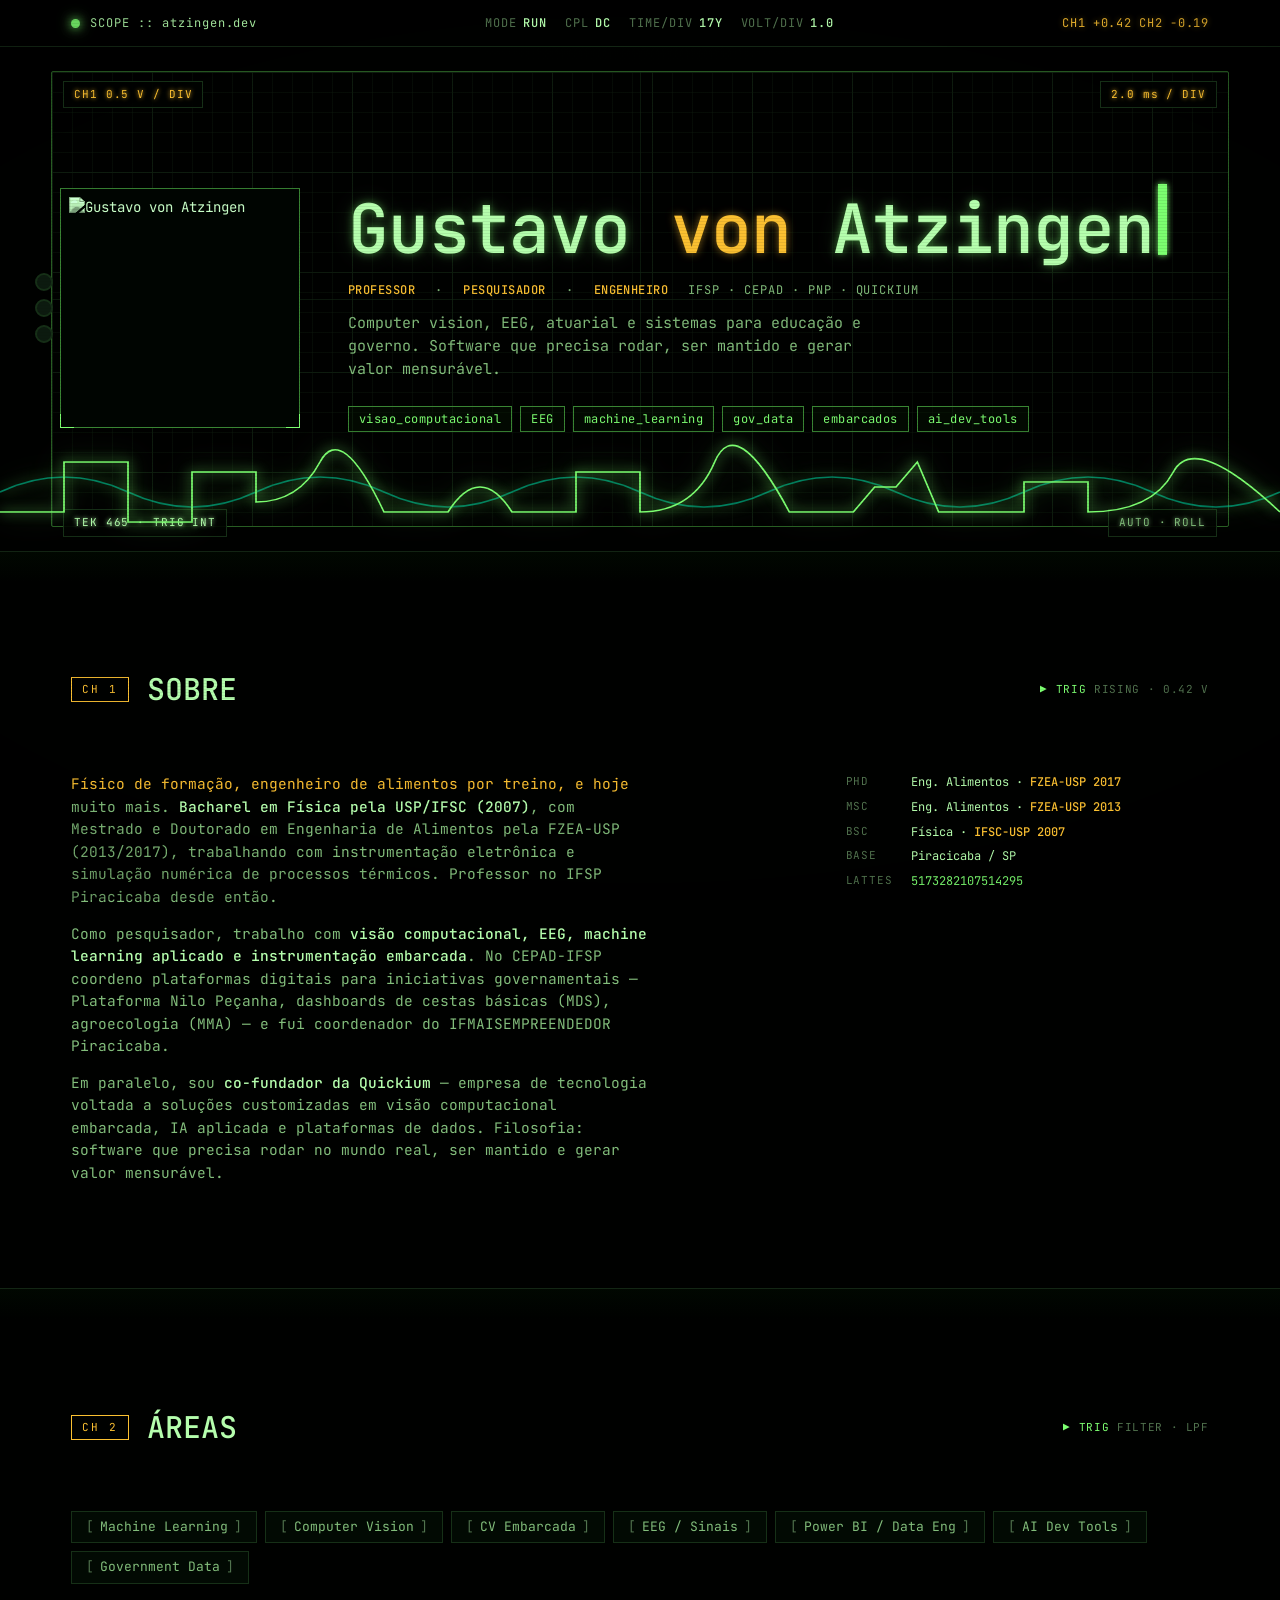
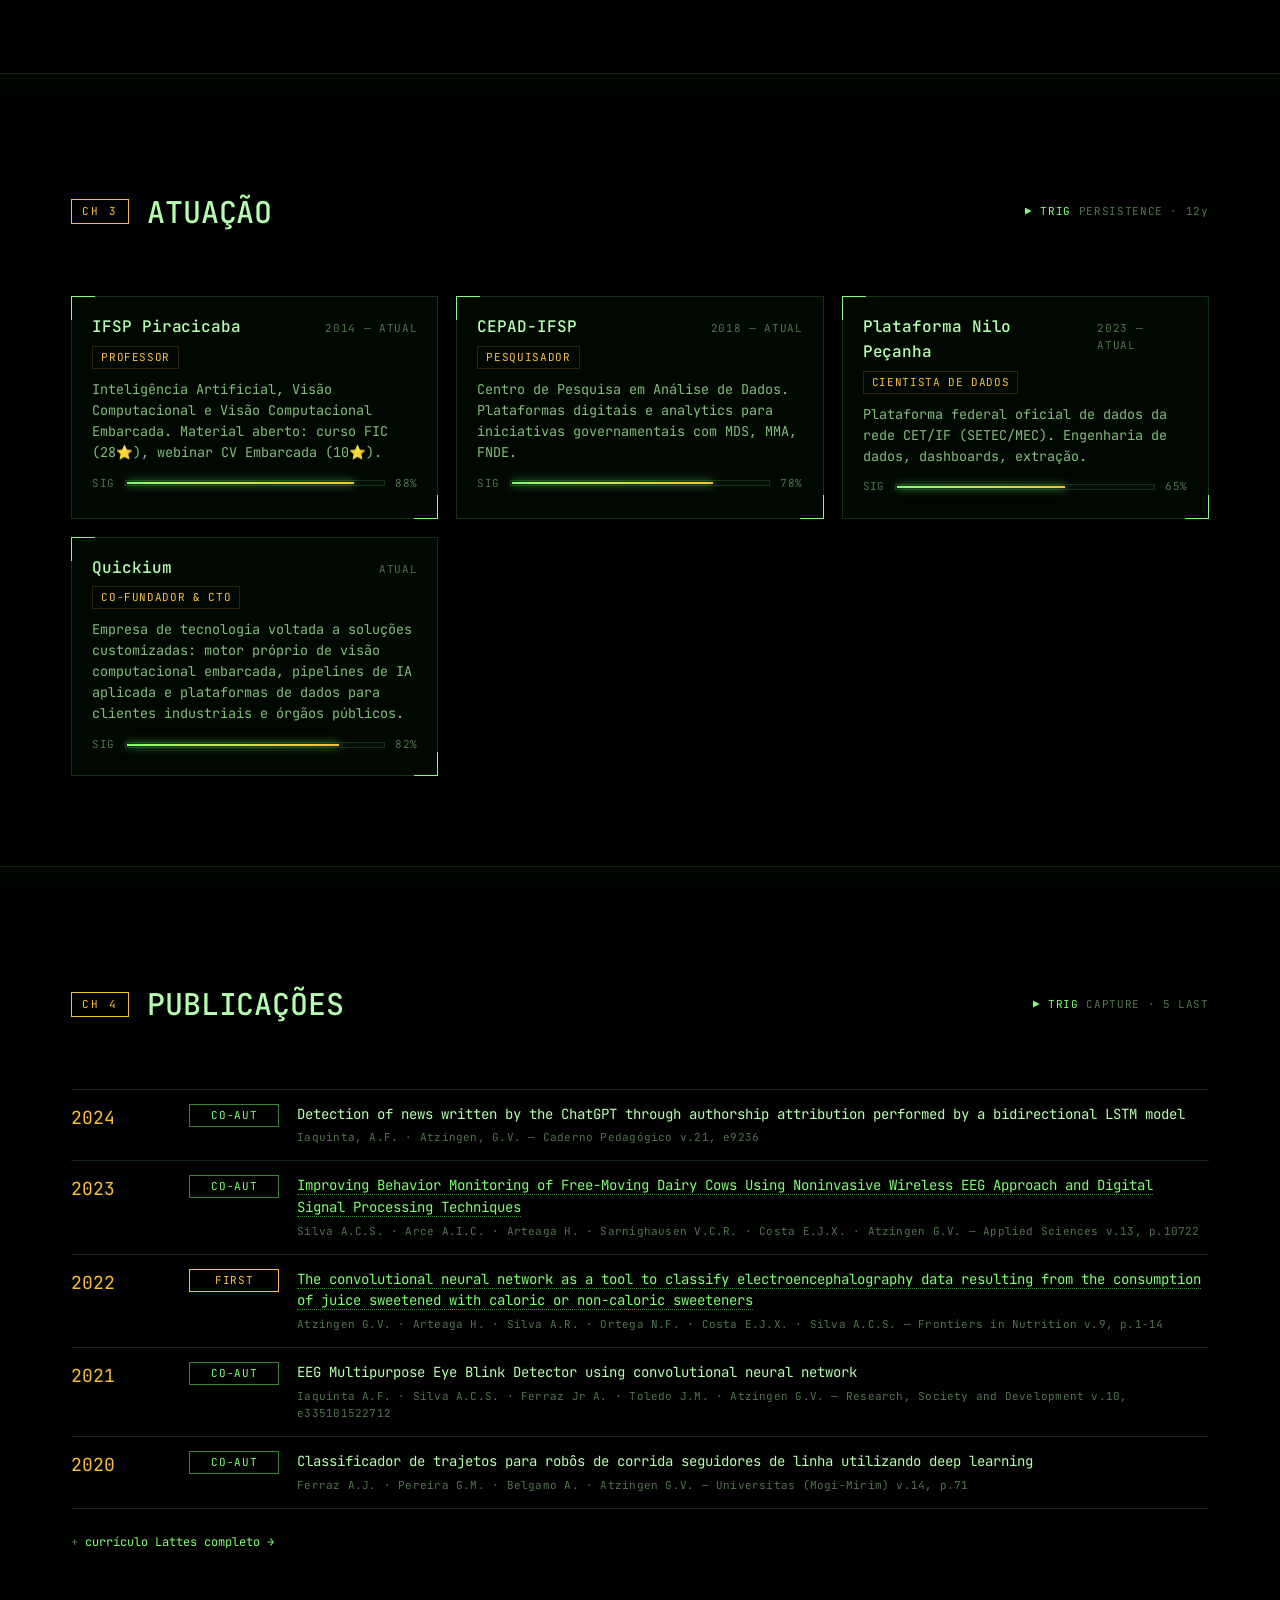
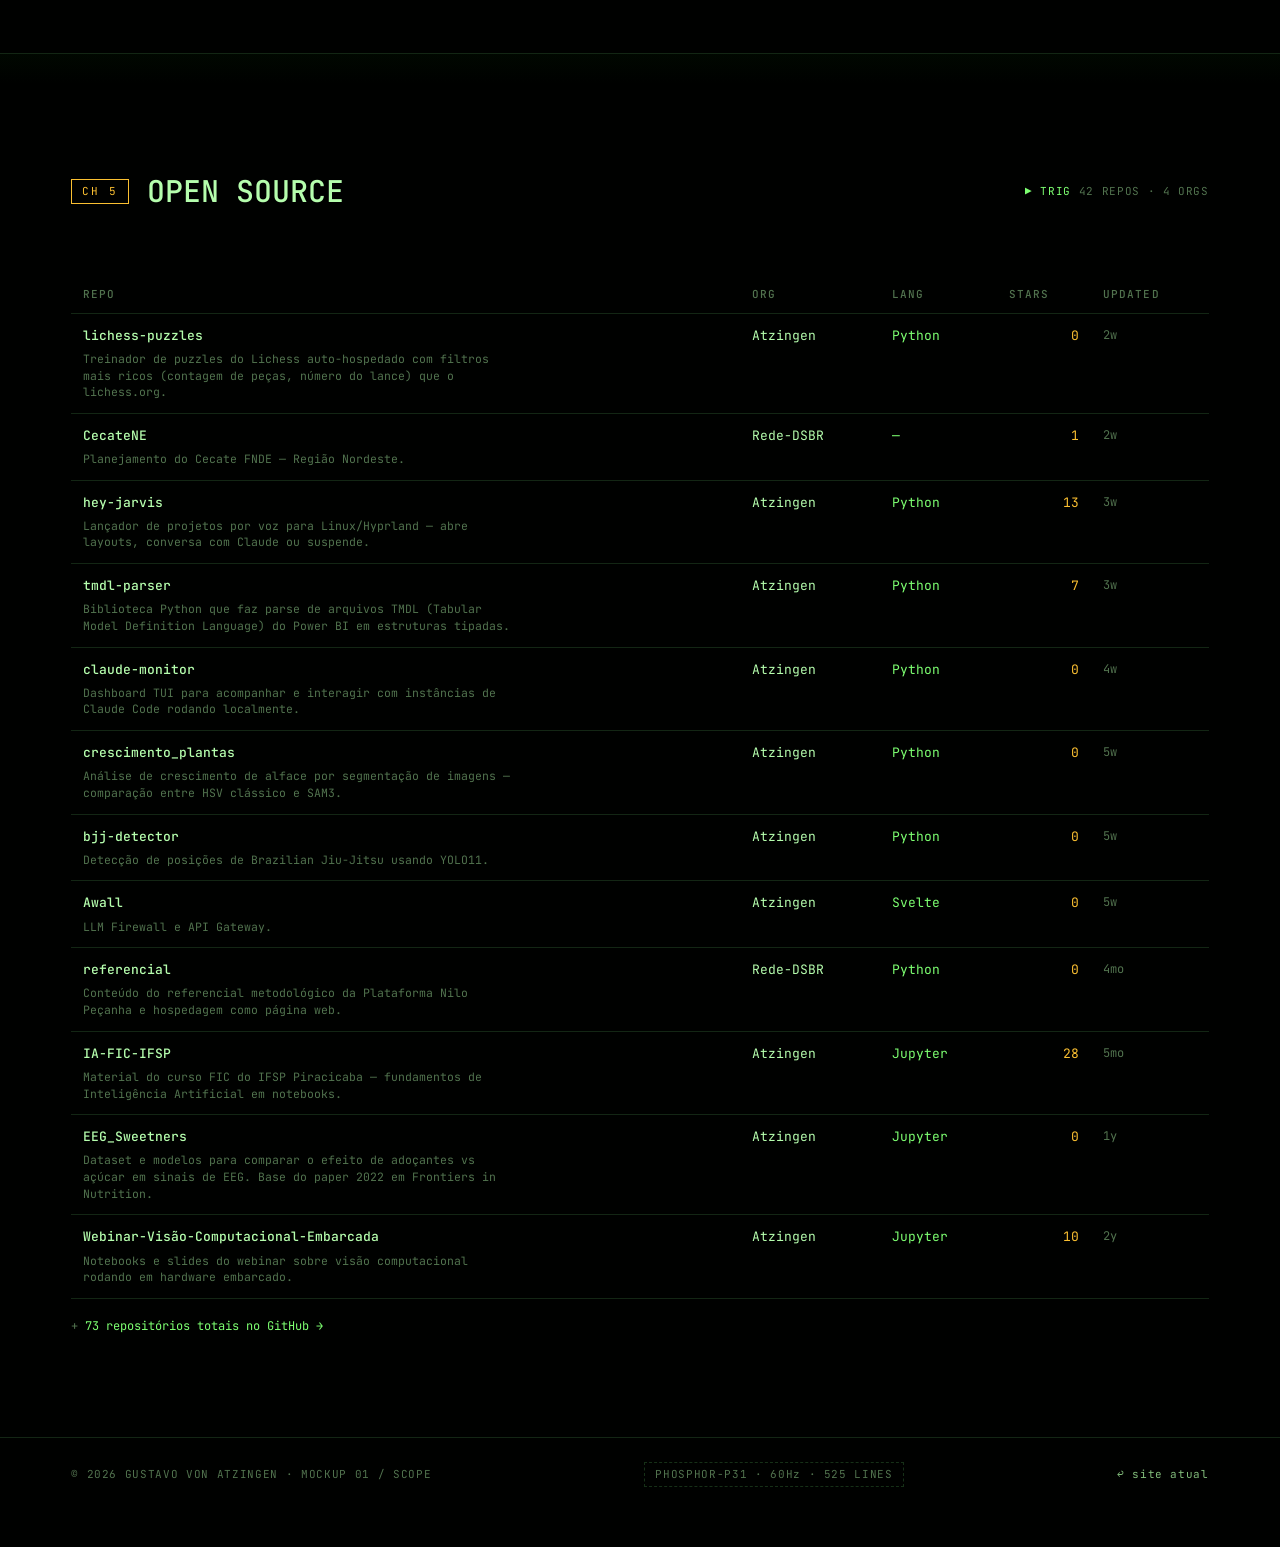
==== commit 10401ef6: "content: drop Inteligência Atuarial from main site, prune mockups to 01-scope Main site (public/inde" ====
--- a/public/mockups/01-scope/index.html
+++ b/public/mockups/01-scope/index.html
@@ -388,7 +388,7 @@
 <footer class="foot"><div class="shell foot-row">
   <span>© 2026 GUSTAVO VON ATZINGEN · MOCKUP 01 / SCOPE</span>
   <span class="badge">PHOSPHOR-P31 · 60Hz · 525 LINES</span>
-  <a href="../">↩ todos os mockups</a>
+  <a href="/">↩ site atual</a>
 </div></footer>
 
 </main>
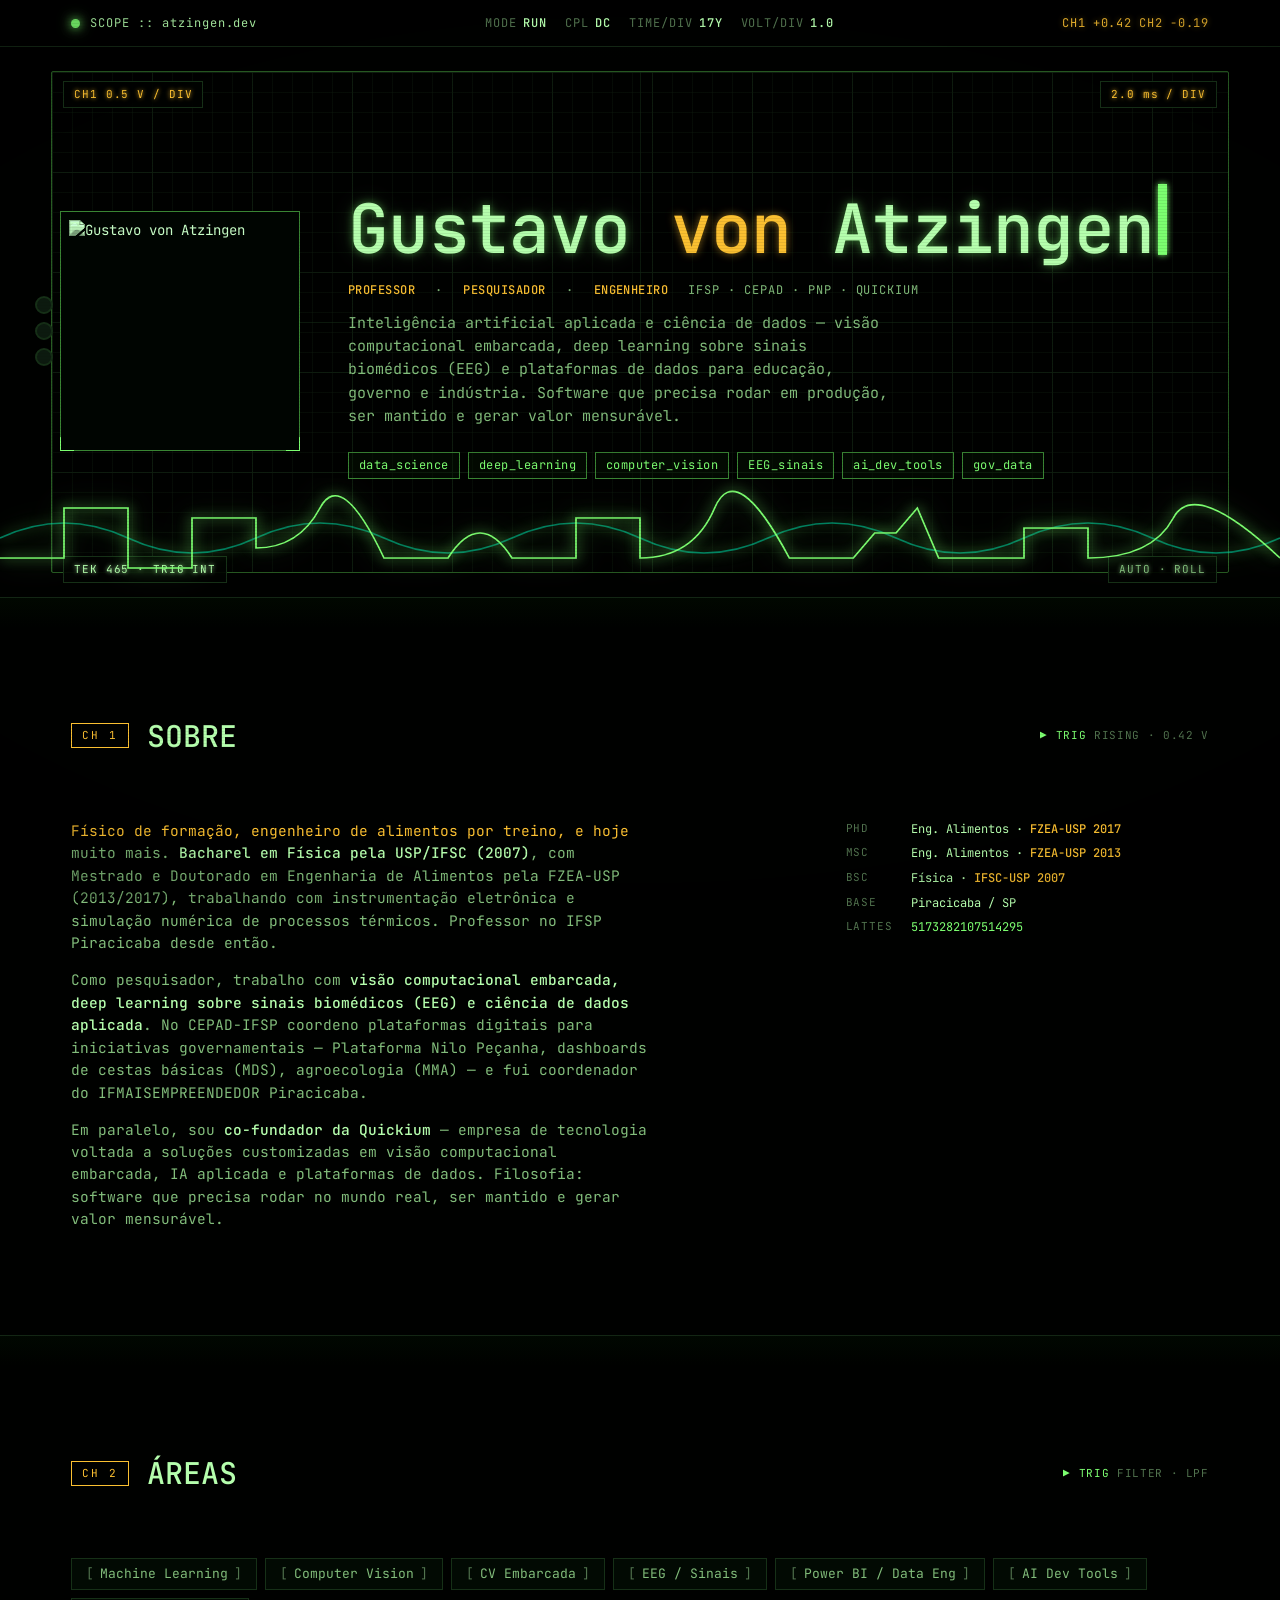
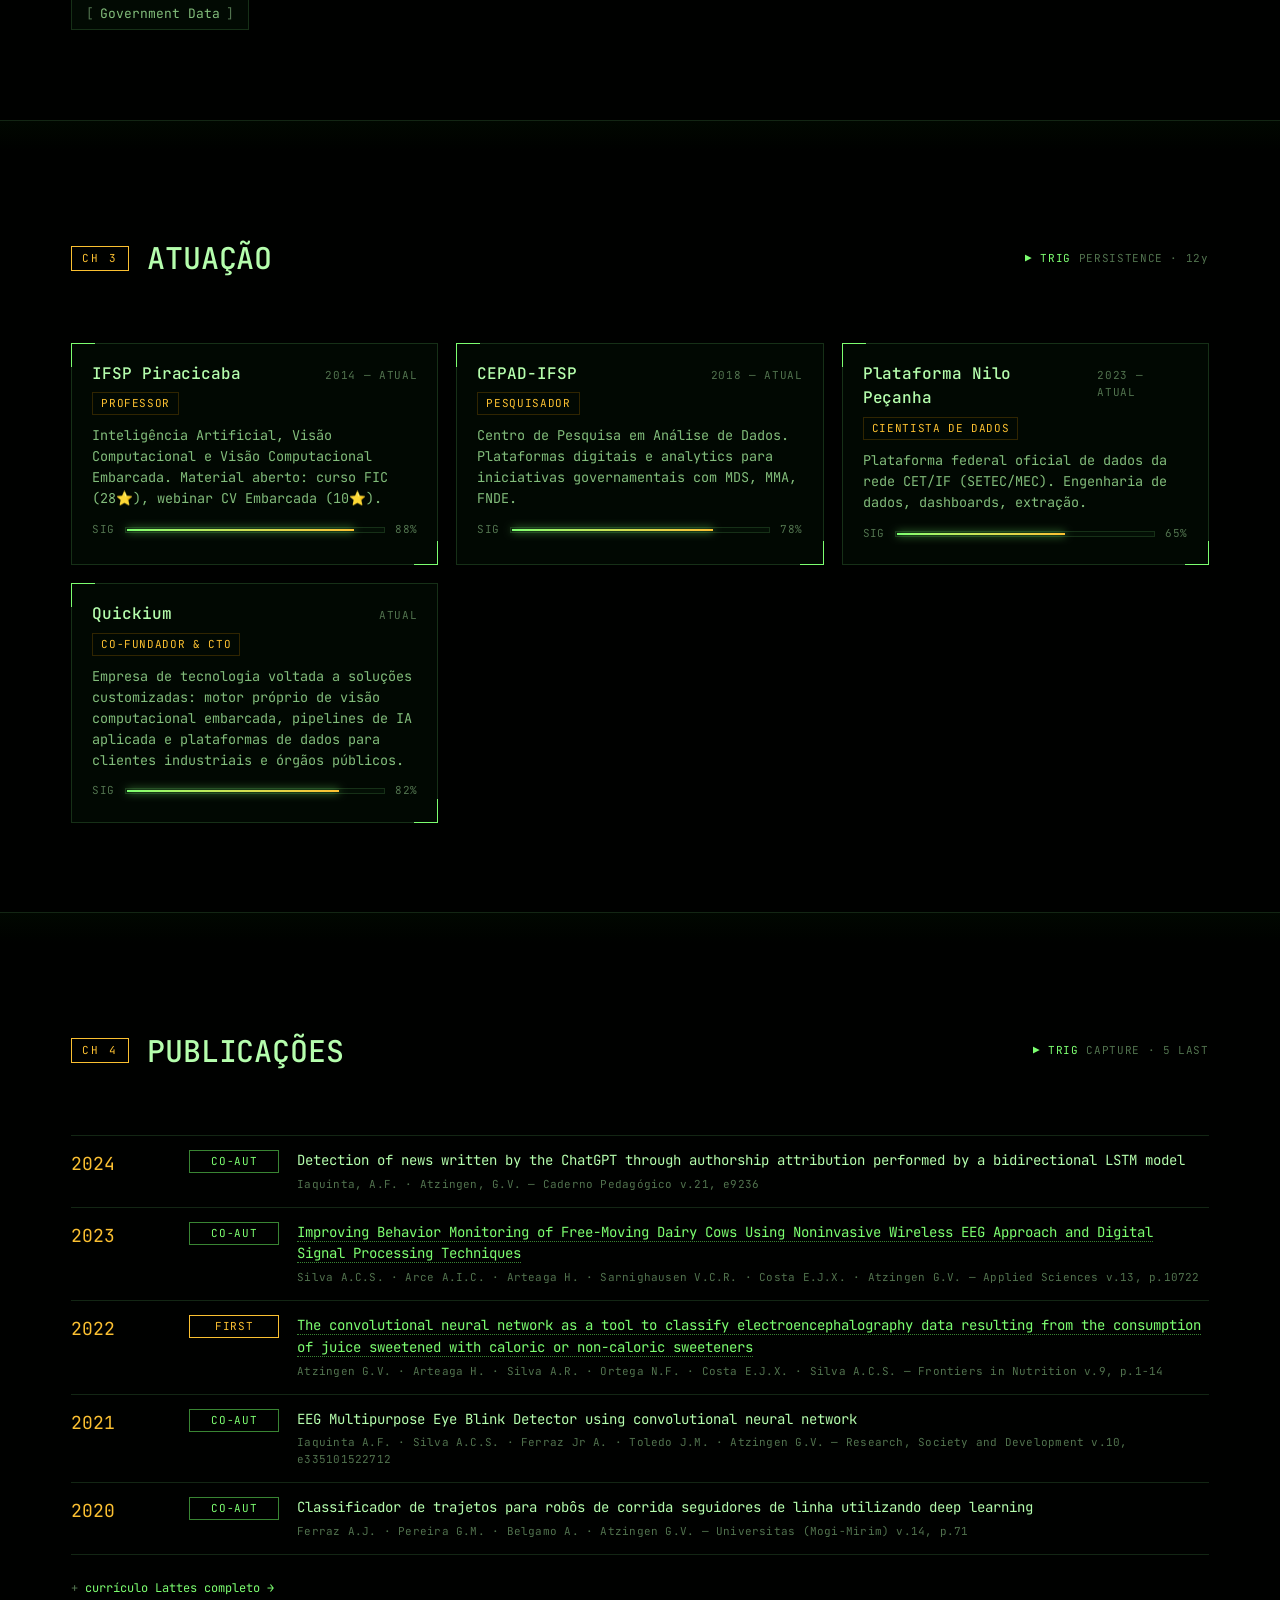
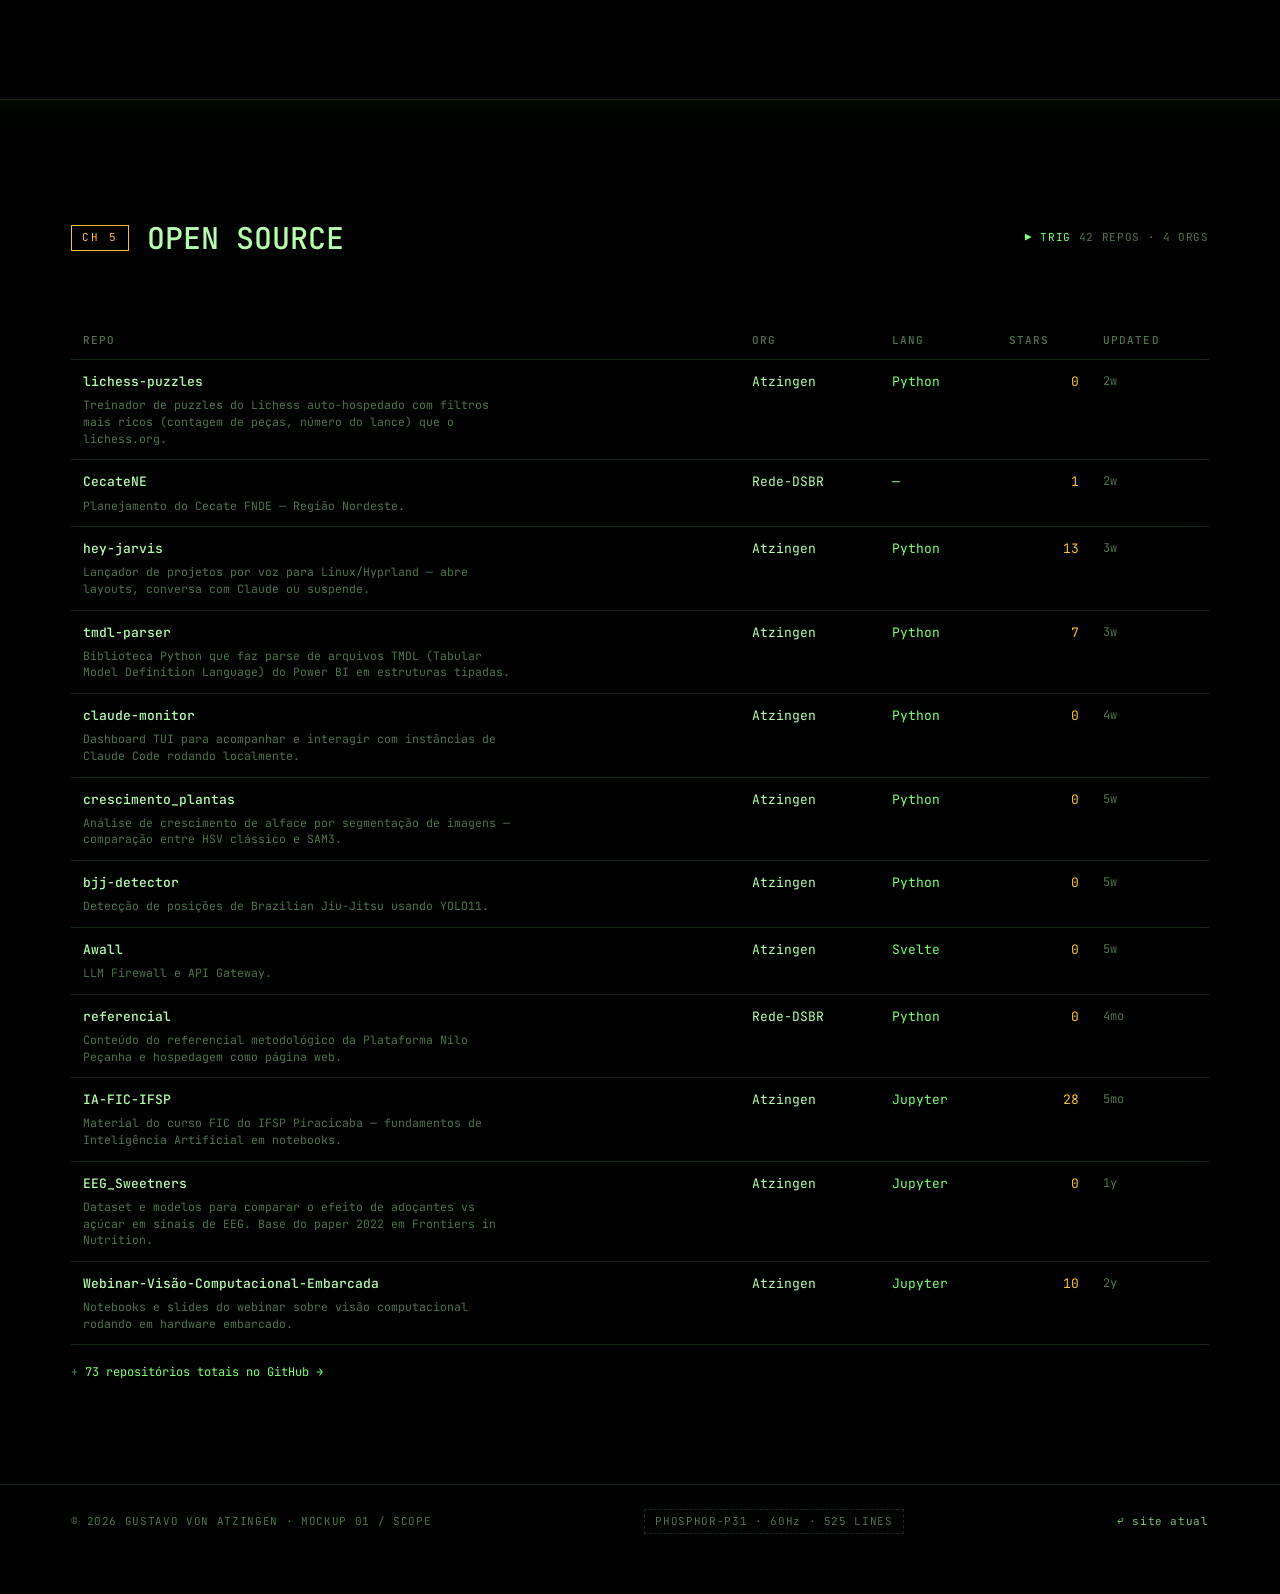
==== commit 15cc8c82: "content: rewrite one-liner to lead with AI + data science The old "Computer vision, EEG, atuarial e " ====
--- a/public/mockups/01-scope/index.html
+++ b/public/mockups/01-scope/index.html
@@ -251,9 +251,9 @@
           <b>PROFESSOR</b>·<b>PESQUISADOR</b>·<b>ENGENHEIRO</b>
           <span>IFSP · CEPAD · PNP · QUICKIUM</span>
         </p>
-        <p class="hero-oneliner">Computer vision, EEG, atuarial e sistemas para educação e governo. Software que precisa rodar, ser mantido e gerar valor mensurável.</p>
+        <p class="hero-oneliner">Inteligência artificial aplicada e ciência de dados — visão computacional embarcada, deep learning sobre sinais biomédicos (EEG) e plataformas de dados para educação, governo e indústria. Software que precisa rodar em produção, ser mantido e gerar valor mensurável.</p>
         <ul class="role-chips">
-          <li>visao_computacional</li><li>EEG</li><li>machine_learning</li><li>gov_data</li><li>embarcados</li><li>ai_dev_tools</li>
+          <li>data_science</li><li>deep_learning</li><li>computer_vision</li><li>EEG_sinais</li><li>ai_dev_tools</li><li>gov_data</li>
         </ul>
       </div>
     </div>
@@ -285,7 +285,7 @@
     <div class="about-grid">
       <div class="about-prose">
         <p>Físico de formação, engenheiro de alimentos por treino, e hoje muito mais. <strong>Bacharel em Física pela USP/IFSC (2007)</strong>, com Mestrado e Doutorado em Engenharia de Alimentos pela FZEA-USP (2013/2017), trabalhando com instrumentação eletrônica e simulação numérica de processos térmicos. Professor no IFSP Piracicaba desde então.</p>
-        <p>Como pesquisador, trabalho com <strong>visão computacional, EEG, machine learning aplicado e instrumentação embarcada</strong>. No CEPAD-IFSP coordeno plataformas digitais para iniciativas governamentais — Plataforma Nilo Peçanha, dashboards de cestas básicas (MDS), agroecologia (MMA) — e fui coordenador do IFMAISEMPREENDEDOR Piracicaba.</p>
+        <p>Como pesquisador, trabalho com <strong>visão computacional embarcada, deep learning sobre sinais biomédicos (EEG) e ciência de dados aplicada</strong>. No CEPAD-IFSP coordeno plataformas digitais para iniciativas governamentais — Plataforma Nilo Peçanha, dashboards de cestas básicas (MDS), agroecologia (MMA) — e fui coordenador do IFMAISEMPREENDEDOR Piracicaba.</p>
         <p>Em paralelo, sou <strong>co-fundador da Quickium</strong> — empresa de tecnologia voltada a soluções customizadas em visão computacional embarcada, IA aplicada e plataformas de dados. Filosofia: software que precisa rodar no mundo real, ser mantido e gerar valor mensurável.</p>
       </div>
       <aside class="about-side">
